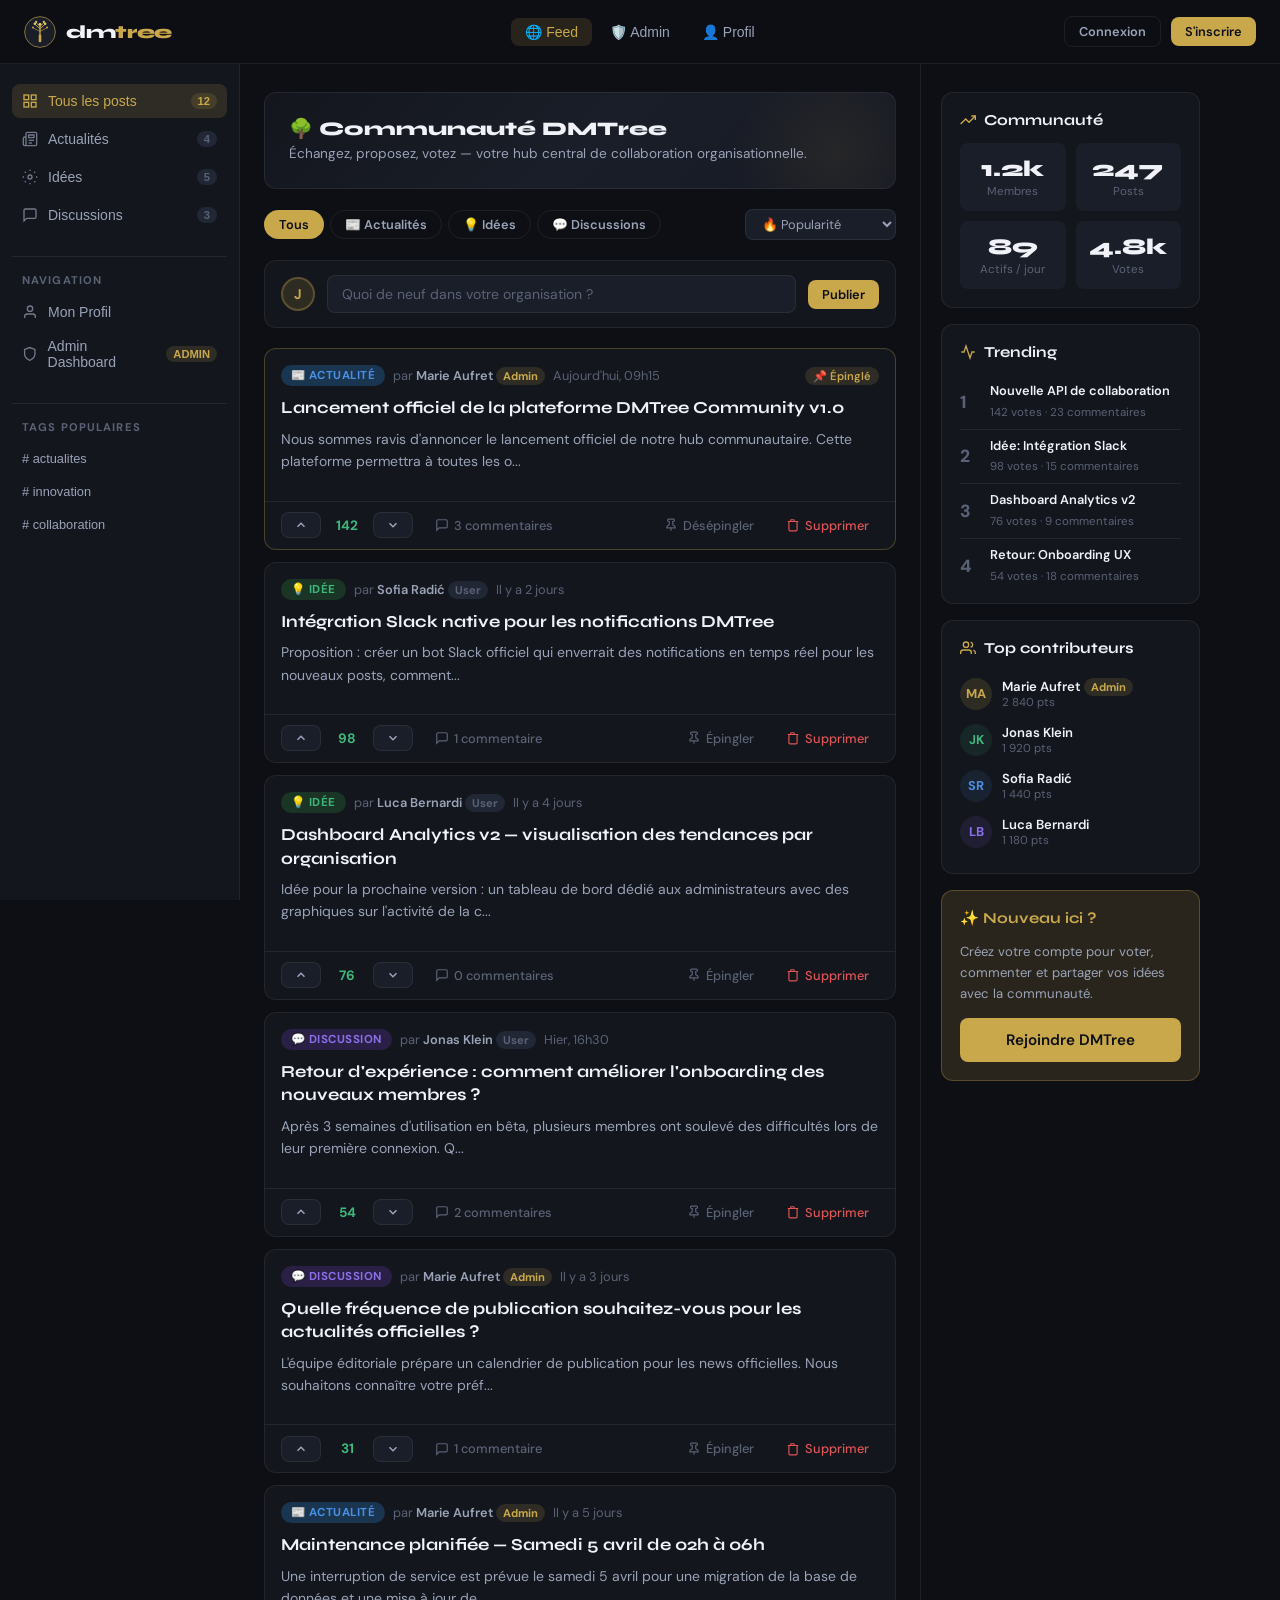
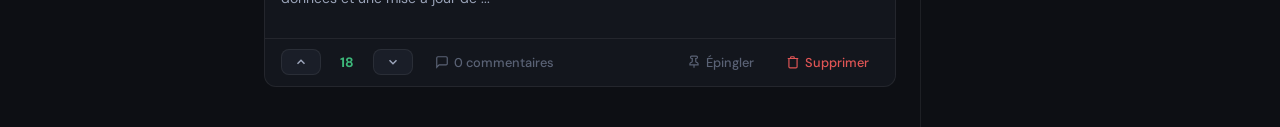
==== dmtree-community.html @ 6db321a2 "project base" ====
<!DOCTYPE html>
<html lang="fr">
<head>
<meta charset="UTF-8"/>
<meta name="viewport" content="width=device-width, initial-scale=1.0"/>
<title>DMTree Community — Hub</title>
<link rel="preconnect" href="https://fonts.googleapis.com"/>
<link href="https://fonts.googleapis.com/css2?family=Syne:wght@400;600;700;800&family=DM+Sans:ital,wght@0,300;0,400;0,500;0,600;1,400&display=swap" rel="stylesheet"/>
<style>
:root {
  --gold: #C9A84C;
  --gold-light: #E8C96A;
  --gold-dim: rgba(201,168,76,0.15);
  --bg: #0D0F14;
  --bg2: #13161D;
  --bg3: #1A1E28;
  --bg4: #222736;
  --border: rgba(255,255,255,0.07);
  --border-gold: rgba(201,168,76,0.3);
  --text: #F0F2F8;
  --text2: #9AA3B8;
  --text3: #5A6275;
  --green: #3DB87A;
  --red: #E05555;
  --blue: #4A90E2;
  --teal: #2BB5A0;
  --orange: #E8874A;
  --purple: #8B6FE8;
  --tag-news: #1A3550;
  --tag-news-c: #4A90E2;
  --tag-idea: #1A3525;
  --tag-idea-c: #3DB87A;
  --tag-disc: #2A1F45;
  --tag-disc-c: #8B6FE8;
  --radius: 12px;
  --radius-sm: 8px;
  --shadow: 0 4px 24px rgba(0,0,0,0.4);
  --shadow-gold: 0 0 24px rgba(201,168,76,0.15);
}

*{margin:0;padding:0;box-sizing:border-box;}
body{font-family:'DM Sans',sans-serif;background:var(--bg);color:var(--text);min-height:100vh;overflow-x:hidden;}
::selection{background:var(--gold-dim);color:var(--gold-light);}

/* ─── SCROLLBAR ─── */
::-webkit-scrollbar{width:6px;}
::-webkit-scrollbar-track{background:var(--bg);}
::-webkit-scrollbar-thumb{background:var(--bg4);border-radius:3px;}

/* ─── NAVBAR ─── */
.navbar{
  position:fixed;top:0;left:0;right:0;z-index:100;
  height:64px;
  background:rgba(13,15,20,0.85);
  backdrop-filter:blur(20px);
  border-bottom:1px solid var(--border);
  display:flex;align-items:center;
  padding:0 24px;gap:0;
}
.nav-logo{display:flex;align-items:center;gap:10px;text-decoration:none;min-width:200px;}
.nav-logo svg{width:32px;height:32px;}
.nav-logo-text{font-family:'Syne',sans-serif;font-weight:800;font-size:1.15rem;color:var(--text);letter-spacing:-0.02em;}
.nav-logo-text span{color:var(--gold);}
.nav-center{flex:1;display:flex;justify-content:center;gap:4px;}
.nav-link{
  font-size:0.875rem;font-weight:500;color:var(--text2);
  padding:6px 14px;border-radius:var(--radius-sm);
  cursor:pointer;transition:all 0.2s;border:none;background:transparent;
  text-decoration:none;
}
.nav-link:hover{color:var(--text);background:var(--bg3);}
.nav-link.active{color:var(--gold);background:var(--gold-dim);}
.nav-right{min-width:200px;display:flex;justify-content:flex-end;align-items:center;gap:10px;}
.btn{
  padding:8px 18px;border-radius:var(--radius-sm);font-size:0.875rem;font-weight:600;
  cursor:pointer;transition:all 0.2s;border:none;font-family:'DM Sans',sans-serif;
}
.btn-ghost{background:transparent;color:var(--text2);border:1px solid var(--border);}
.btn-ghost:hover{color:var(--text);border-color:var(--text3);}
.btn-gold{background:var(--gold);color:#0D0F14;}
.btn-gold:hover{background:var(--gold-light);transform:translateY(-1px);box-shadow:0 4px 16px rgba(201,168,76,0.3);}
.btn-sm{padding:6px 14px;font-size:0.8rem;}
.avatar{width:34px;height:34px;border-radius:50%;background:var(--gold-dim);border:2px solid var(--border-gold);display:flex;align-items:center;justify-content:center;color:var(--gold);font-weight:700;font-size:0.875rem;cursor:pointer;}

/* ─── LAYOUT ─── */
.layout{display:flex;padding-top:64px;min-height:100vh;}

/* ─── SIDEBAR ─── */
.sidebar{
  width:240px;min-width:240px;
  position:fixed;left:0;top:64px;bottom:0;
  background:var(--bg2);border-right:1px solid var(--border);
  padding:20px 12px;overflow-y:auto;
  display:flex;flex-direction:column;gap:4px;
}
.sidebar-section{margin-top:20px;padding-top:16px;border-top:1px solid var(--border);}
.sidebar-label{font-size:0.7rem;font-weight:700;text-transform:uppercase;letter-spacing:0.1em;color:var(--text3);padding:0 10px;margin-bottom:8px;}
.sidebar-item{
  display:flex;align-items:center;gap:10px;
  padding:9px 10px;border-radius:var(--radius-sm);
  cursor:pointer;transition:all 0.2s;color:var(--text2);font-size:0.875rem;font-weight:500;
  border:none;background:transparent;width:100%;text-align:left;
}
.sidebar-item:hover{background:var(--bg3);color:var(--text);}
.sidebar-item.active{background:var(--gold-dim);color:var(--gold);}
.sidebar-item svg{width:16px;height:16px;opacity:0.7;}
.sidebar-item.active svg{opacity:1;}
.sidebar-badge{margin-left:auto;font-size:0.7rem;background:var(--bg4);color:var(--text3);padding:2px 7px;border-radius:99px;font-weight:600;}
.sidebar-item.active .sidebar-badge{background:var(--gold-dim);color:var(--gold);}

/* ─── MAIN ─── */
.main{margin-left:240px;flex:1;display:flex;gap:0;}
.feed-area{flex:1;max-width:680px;padding:28px 24px;}
.widgets-area{width:300px;min-width:300px;padding:28px 20px;border-left:1px solid var(--border);}

/* ─── FEED HEADER ─── */
.feed-header{display:flex;align-items:center;justify-content:space-between;margin-bottom:20px;}
.feed-title{font-family:'Syne',sans-serif;font-size:1.4rem;font-weight:800;}
.filter-bar{display:flex;gap:6px;align-items:center;margin-bottom:20px;flex-wrap:wrap;}
.filter-chip{
  padding:5px 14px;border-radius:99px;font-size:0.8rem;font-weight:600;
  cursor:pointer;border:1px solid var(--border);background:transparent;color:var(--text2);
  transition:all 0.18s;font-family:'DM Sans',sans-serif;
}
.filter-chip:hover{border-color:var(--text3);color:var(--text);}
.filter-chip.active{background:var(--gold);color:#0D0F14;border-color:transparent;}
.sort-select{margin-left:auto;background:var(--bg3);border:1px solid var(--border);color:var(--text2);padding:5px 12px;border-radius:var(--radius-sm);font-size:0.8rem;cursor:pointer;font-family:'DM Sans',sans-serif;}

/* ─── CREATE POST BAR ─── */
.create-bar{
  background:var(--bg2);border:1px solid var(--border);border-radius:var(--radius);
  padding:14px 16px;display:flex;align-items:center;gap:12px;margin-bottom:20px;
  cursor:pointer;transition:border-color 0.2s;
}
.create-bar:hover{border-color:var(--border-gold);}
.create-input{
  flex:1;background:var(--bg3);border:1px solid var(--border);border-radius:var(--radius-sm);
  padding:9px 14px;color:var(--text3);font-size:0.875rem;cursor:pointer;font-family:'DM Sans',sans-serif;
}

/* ─── POST CARD ─── */
.post-card{
  background:var(--bg2);border:1px solid var(--border);border-radius:var(--radius);
  padding:0;margin-bottom:12px;transition:all 0.2s;overflow:hidden;
  cursor:pointer;
}
.post-card:hover{border-color:rgba(255,255,255,0.14);box-shadow:var(--shadow);}
.post-card.pinned{border-color:var(--border-gold);}
.post-card-body{padding:16px 16px 14px;}
.post-meta{display:flex;align-items:center;gap:8px;margin-bottom:10px;flex-wrap:wrap;}
.tag{padding:3px 10px;border-radius:99px;font-size:0.72rem;font-weight:700;text-transform:uppercase;letter-spacing:0.04em;}
.tag-news{background:var(--tag-news);color:var(--tag-news-c);}
.tag-idea{background:var(--tag-idea);color:var(--tag-idea-c);}
.tag-disc{background:var(--tag-disc);color:var(--tag-disc-c);}
.post-author{font-size:0.8rem;color:var(--text3);}
.post-author strong{color:var(--text2);font-weight:600;}
.post-pinned-badge{
  font-size:0.7rem;color:var(--gold);background:var(--gold-dim);
  padding:2px 8px;border-radius:99px;font-weight:600;margin-left:auto;
}
.post-title{font-family:'Syne',sans-serif;font-size:1.05rem;font-weight:700;line-height:1.4;margin-bottom:8px;}
.post-excerpt{font-size:0.875rem;color:var(--text2);line-height:1.6;margin-bottom:14px;}
.post-footer{display:flex;align-items:center;gap:12px;border-top:1px solid var(--border);padding:10px 16px;}
.vote-btn{
  display:flex;align-items:center;gap:5px;
  background:var(--bg3);border:1px solid var(--border);border-radius:var(--radius-sm);
  padding:5px 12px;cursor:pointer;transition:all 0.2s;font-size:0.8rem;font-weight:600;color:var(--text2);
}
.vote-btn:hover{border-color:var(--text3);}
.vote-btn.up:hover,.vote-btn.up.active{background:rgba(61,184,122,0.1);border-color:var(--green);color:var(--green);}
.vote-btn.down:hover,.vote-btn.down.active{background:rgba(224,85,85,0.1);border-color:var(--red);color:var(--red);}
.score{font-size:0.85rem;font-weight:700;color:var(--text);min-width:28px;text-align:center;}
.score.positive{color:var(--green);}
.score.negative{color:var(--red);}
.post-action{
  display:flex;align-items:center;gap:5px;color:var(--text3);font-size:0.8rem;font-weight:500;
  padding:5px 10px;border-radius:var(--radius-sm);cursor:pointer;transition:background 0.15s;
}
.post-action:hover{background:var(--bg3);color:var(--text2);}
.role-badge{font-size:0.7rem;padding:2px 7px;border-radius:99px;font-weight:700;}
.role-admin{background:rgba(201,168,76,0.15);color:var(--gold);}
.role-user{background:var(--bg4);color:var(--text3);}

/* ─── WIDGETS ─── */
.widget{background:var(--bg2);border:1px solid var(--border);border-radius:var(--radius);padding:18px;margin-bottom:16px;}
.widget-title{font-family:'Syne',sans-serif;font-size:0.95rem;font-weight:700;margin-bottom:14px;display:flex;align-items:center;gap:8px;}
.widget-title svg{width:16px;height:16px;color:var(--gold);}
.trending-item{display:flex;align-items:center;gap:10px;padding:8px 0;border-bottom:1px solid var(--border);cursor:pointer;}
.trending-item:last-child{border-bottom:none;padding-bottom:0;}
.trending-rank{font-size:1.1rem;font-weight:800;color:var(--text3);min-width:20px;}
.trending-info{flex:1;}
.trending-title{font-size:0.8rem;font-weight:600;line-height:1.3;color:var(--text);}
.trending-info small{font-size:0.72rem;color:var(--text3);}
.top-user{display:flex;align-items:center;gap:10px;padding:7px 0;}
.top-user-av{width:32px;height:32px;border-radius:50%;display:flex;align-items:center;justify-content:center;font-weight:700;font-size:0.8rem;flex-shrink:0;}
.top-user-info{flex:1;}
.top-user-name{font-size:0.82rem;font-weight:600;}
.top-user-pts{font-size:0.72rem;color:var(--text3);}
.stats-grid{display:grid;grid-template-columns:1fr 1fr;gap:10px;}
.stat-box{background:var(--bg3);border-radius:var(--radius-sm);padding:12px;text-align:center;}
.stat-num{font-family:'Syne',sans-serif;font-size:1.4rem;font-weight:800;color:var(--text);}
.stat-label{font-size:0.72rem;color:var(--text3);margin-top:2px;}

/* ─── MODAL ─── */
.modal-overlay{
  position:fixed;inset:0;z-index:200;
  background:rgba(5,7,12,0.85);backdrop-filter:blur(8px);
  display:flex;align-items:center;justify-content:center;
  opacity:0;pointer-events:none;transition:opacity 0.25s;
}
.modal-overlay.open{opacity:1;pointer-events:all;}
.modal{
  background:var(--bg2);border:1px solid var(--border);border-radius:16px;
  width:100%;max-width:440px;padding:32px;position:relative;
  transform:translateY(20px);transition:transform 0.25s;
  box-shadow:0 24px 80px rgba(0,0,0,0.6);
}
.modal-overlay.open .modal{transform:translateY(0);}
.modal-title{font-family:'Syne',sans-serif;font-size:1.5rem;font-weight:800;margin-bottom:6px;}
.modal-sub{color:var(--text2);font-size:0.875rem;margin-bottom:24px;}
.modal-close{position:absolute;top:20px;right:20px;background:var(--bg3);border:1px solid var(--border);color:var(--text2);width:30px;height:30px;border-radius:50%;cursor:pointer;display:flex;align-items:center;justify-content:center;font-size:1rem;}
.form-group{margin-bottom:16px;}
.form-label{font-size:0.8rem;font-weight:600;color:var(--text2);margin-bottom:6px;display:block;}
.form-input{
  width:100%;background:var(--bg3);border:1px solid var(--border);border-radius:var(--radius-sm);
  padding:10px 14px;color:var(--text);font-size:0.875rem;font-family:'DM Sans',sans-serif;
  transition:border-color 0.2s;outline:none;
}
.form-input:focus{border-color:var(--gold);}
.form-input::placeholder{color:var(--text3);}
textarea.form-input{resize:vertical;min-height:100px;}
.form-divider{text-align:center;color:var(--text3);font-size:0.8rem;margin:16px 0;position:relative;}
.form-divider::before,.form-divider::after{content:'';position:absolute;top:50%;width:40%;height:1px;background:var(--border);}
.form-divider::before{left:0;}
.form-divider::after{right:0;}
.form-footer{text-align:center;font-size:0.82rem;color:var(--text3);margin-top:16px;}
.form-footer a{color:var(--gold);cursor:pointer;text-decoration:none;font-weight:600;}
.tag-selector{display:flex;gap:8px;margin-top:6px;}
.tag-opt{
  flex:1;padding:8px;border-radius:var(--radius-sm);border:1px solid var(--border);
  cursor:pointer;font-size:0.78rem;font-weight:700;text-align:center;background:transparent;
  transition:all 0.2s;font-family:'DM Sans',sans-serif;color:var(--text3);
}
.tag-opt.sel-news{border-color:var(--tag-news-c);color:var(--tag-news-c);background:var(--tag-news);}
.tag-opt.sel-idea{border-color:var(--tag-idea-c);color:var(--tag-idea-c);background:var(--tag-idea);}
.tag-opt.sel-disc{border-color:var(--tag-disc-c);color:var(--tag-disc-c);background:var(--tag-disc);}
.btn-full{width:100%;padding:12px;font-size:0.95rem;}

/* ─── POST DETAIL PANEL ─── */
.detail-panel{
  position:fixed;right:0;top:64px;bottom:0;width:560px;
  background:var(--bg2);border-left:1px solid var(--border);
  overflow-y:auto;z-index:90;
  transform:translateX(100%);transition:transform 0.3s cubic-bezier(0.4,0,0.2,1);
}
.detail-panel.open{transform:translateX(0);}
.detail-header{
  position:sticky;top:0;background:var(--bg2);border-bottom:1px solid var(--border);
  padding:16px 20px;display:flex;align-items:center;gap:12px;z-index:1;
}
.detail-back{
  background:var(--bg3);border:1px solid var(--border);color:var(--text2);
  width:34px;height:34px;border-radius:var(--radius-sm);cursor:pointer;
  display:flex;align-items:center;justify-content:center;font-size:1rem;
}
.detail-content{padding:24px 24px 100px;}
.detail-title{font-family:'Syne',sans-serif;font-size:1.3rem;font-weight:800;line-height:1.4;margin:12px 0;}
.detail-body{font-size:0.9rem;line-height:1.8;color:var(--text2);margin-bottom:24px;}
.comments-section{border-top:1px solid var(--border);padding-top:20px;}
.comments-title{font-family:'Syne',sans-serif;font-size:1rem;font-weight:700;margin-bottom:16px;}
.comment{padding:14px 0;border-bottom:1px solid var(--border);}
.comment:last-child{border-bottom:none;}
.comment-meta{display:flex;align-items:center;gap:8px;margin-bottom:6px;}
.comment-av{width:28px;height:28px;border-radius:50%;display:flex;align-items:center;justify-content:center;font-weight:700;font-size:0.75rem;flex-shrink:0;}
.comment-author{font-size:0.82rem;font-weight:600;}
.comment-date{font-size:0.75rem;color:var(--text3);margin-left:auto;}
.comment-body{font-size:0.875rem;color:var(--text2);line-height:1.6;padding-left:36px;}
.comment-actions{padding-left:36px;margin-top:6px;display:flex;gap:8px;}
.comment-action{font-size:0.75rem;color:var(--text3);cursor:pointer;padding:2px 6px;border-radius:4px;transition:background 0.15s;}
.comment-action:hover{background:var(--bg3);color:var(--text2);}
.comment-form{background:var(--bg3);border:1px solid var(--border);border-radius:var(--radius);padding:14px;margin-top:16px;}
.comment-form-title{font-size:0.82rem;font-weight:600;color:var(--text2);margin-bottom:10px;}
.delete-btn{color:var(--red) !important;}

/* ─── TOAST ─── */
.toast{
  position:fixed;bottom:24px;left:50%;transform:translateX(-50%) translateY(20px);
  background:var(--bg3);border:1px solid var(--border);border-radius:var(--radius-sm);
  padding:12px 20px;font-size:0.875rem;color:var(--text);
  box-shadow:var(--shadow);opacity:0;transition:all 0.3s;pointer-events:none;z-index:300;
  display:flex;align-items:center;gap:10px;white-space:nowrap;
}
.toast.show{opacity:1;transform:translateX(-50%) translateY(0);}
.toast.success .toast-dot{background:var(--green);}
.toast.error .toast-dot{background:var(--red);}
.toast-dot{width:8px;height:8px;border-radius:50%;background:var(--gold);}

/* ─── HEADER BANNER ─── */
.hero-banner{
  background:linear-gradient(135deg,#13161D 0%,#1A1E28 50%,#171A24 100%);
  border:1px solid var(--border);border-radius:var(--radius);
  padding:24px 24px;margin-bottom:20px;position:relative;overflow:hidden;
}
.hero-banner::before{
  content:'';position:absolute;top:-40px;right:-40px;width:200px;height:200px;
  background:radial-gradient(circle,rgba(201,168,76,0.08) 0%,transparent 70%);
  border-radius:50%;
}
.hero-title{font-family:'Syne',sans-serif;font-size:1.2rem;font-weight:800;margin-bottom:4px;}
.hero-sub{font-size:0.85rem;color:var(--text2);line-height:1.5;}

/* ─── EMPTY STATE ─── */
.empty-state{text-align:center;padding:60px 20px;color:var(--text3);}
.empty-state svg{width:48px;height:48px;margin-bottom:16px;opacity:0.3;}
.empty-state h3{font-family:'Syne',sans-serif;font-size:1.1rem;color:var(--text2);margin-bottom:8px;}

/* ─── PROFILE SECTION ─── */
.profile-header{
  background:var(--bg2);border:1px solid var(--border);border-radius:var(--radius);
  padding:24px;margin-bottom:16px;display:flex;align-items:flex-start;gap:20px;
}
.profile-av-lg{width:64px;height:64px;border-radius:50%;background:var(--gold-dim);border:2px solid var(--border-gold);display:flex;align-items:center;justify-content:center;font-weight:800;font-size:1.4rem;color:var(--gold);}
.profile-info{flex:1;}
.profile-name{font-family:'Syne',sans-serif;font-size:1.3rem;font-weight:800;margin-bottom:4px;}
.profile-email{font-size:0.875rem;color:var(--text3);margin-bottom:10px;}
.profile-stats{display:flex;gap:20px;}
.profile-stat{text-align:center;}
.profile-stat strong{font-family:'Syne',sans-serif;font-size:1.1rem;font-weight:800;display:block;}
.profile-stat span{font-size:0.75rem;color:var(--text3);}

/* ─── ADMIN PANEL ─── */
.admin-table{width:100%;border-collapse:collapse;}
.admin-table th{font-size:0.75rem;font-weight:700;color:var(--text3);text-transform:uppercase;letter-spacing:0.08em;padding:10px 12px;border-bottom:1px solid var(--border);text-align:left;}
.admin-table td{padding:12px;border-bottom:1px solid var(--border);font-size:0.875rem;vertical-align:middle;}
.admin-table tr:hover td{background:var(--bg3);}
.status-dot{width:8px;height:8px;border-radius:50%;display:inline-block;margin-right:6px;}
.status-active{background:var(--green);}
.status-pinned{background:var(--gold);}

/* ─── PAGES ─── */
.page{display:none;}
.page.active{display:flex;gap:0;}
.page-full{display:none;flex-direction:column;}
.page-full.active{display:flex;}

/* ─── ANIMATIONS ─── */
@keyframes fadeUp{from{opacity:0;transform:translateY(12px);}to{opacity:1;transform:translateY(0);}}
.post-card{animation:fadeUp 0.3s ease both;}
.post-card:nth-child(1){animation-delay:0.05s;}
.post-card:nth-child(2){animation-delay:0.1s;}
.post-card:nth-child(3){animation-delay:0.15s;}
.post-card:nth-child(4){animation-delay:0.2s;}
.post-card:nth-child(5){animation-delay:0.25s;}

/* ─── RESPONSIVE ─── */
@media(max-width:1100px){.widgets-area{display:none;}}
@media(max-width:768px){
  .sidebar{transform:translateX(-100%);}
  .main{margin-left:0;}
  .detail-panel{width:100%;}
  .feed-area{padding:16px;}
}
</style>
</head>
<body>

<!-- ─── NAVBAR ─── -->
<nav class="navbar">
  <a class="nav-logo" onclick="navigate('feed')">
    <svg viewBox="0 0 100 100" fill="none" xmlns="http://www.w3.org/2000/svg">
      <circle cx="50" cy="50" r="48" fill="#1A1E28" stroke="#C9A84C" stroke-width="2"/>
      <!-- Tree trunk -->
      <rect x="46" y="58" width="8" height="24" rx="3" fill="#C9A84C"/>
      <!-- Main branches -->
      <path d="M50 58 L50 28" stroke="#C9A84C" stroke-width="4" stroke-linecap="round"/>
      <!-- Left branches -->
      <path d="M50 40 L34 26" stroke="#C9A84C" stroke-width="3" stroke-linecap="round"/>
      <path d="M50 34 L38 20" stroke="#C9A84C" stroke-width="2.5" stroke-linecap="round"/>
      <path d="M50 48 L30 38" stroke="#C9A84C" stroke-width="2" stroke-linecap="round"/>
      <!-- Right branches -->
      <path d="M50 40 L66 26" stroke="#C9A84C" stroke-width="3" stroke-linecap="round"/>
      <path d="M50 34 L62 20" stroke="#C9A84C" stroke-width="2.5" stroke-linecap="round"/>
      <path d="M50 48 L70 38" stroke="#C9A84C" stroke-width="2" stroke-linecap="round"/>
      <!-- Leaves dots -->
      <circle cx="34" cy="24" r="4" fill="#E8C96A"/>
      <circle cx="38" cy="18" r="3.5" fill="#E8C96A"/>
      <circle cx="66" cy="24" r="4" fill="#E8C96A"/>
      <circle cx="62" cy="18" r="3.5" fill="#E8C96A"/>
      <circle cx="50" cy="26" r="4.5" fill="#E8C96A"/>
      <circle cx="28" cy="36" r="3" fill="#C9A84C"/>
      <circle cx="72" cy="36" r="3" fill="#C9A84C"/>
    </svg>
    <span class="nav-logo-text">dm<span>tree</span></span>
  </a>

  <div class="nav-center">
    <button class="nav-link active" id="nav-feed" onclick="navigate('feed')">🌐 Feed</button>
    <button class="nav-link" id="nav-admin" onclick="navigate('admin')">🛡️ Admin</button>
    <button class="nav-link" id="nav-profile" onclick="navigate('profile')">👤 Profil</button>
  </div>

  <div class="nav-right" id="nav-right">
    <button class="btn btn-ghost btn-sm" onclick="openModal('login')">Connexion</button>
    <button class="btn btn-gold btn-sm" onclick="openModal('register')">S'inscrire</button>
  </div>
</nav>

<!-- ─── SIDEBAR ─── -->
<div class="sidebar">
  <button class="sidebar-item active" onclick="setFilter('all');setSidebarActive(this)">
    <svg viewBox="0 0 24 24" fill="none" stroke="currentColor" stroke-width="2"><rect x="3" y="3" width="7" height="7"/><rect x="14" y="3" width="7" height="7"/><rect x="14" y="14" width="7" height="7"/><rect x="3" y="14" width="7" height="7"/></svg>
    Tous les posts
    <span class="sidebar-badge" id="badge-all">12</span>
  </button>
  <button class="sidebar-item" onclick="setFilter('news');setSidebarActive(this)">
    <svg viewBox="0 0 24 24" fill="none" stroke="currentColor" stroke-width="2"><path d="M4 22h16a2 2 0 0 0 2-2V4a2 2 0 0 0-2-2H8a2 2 0 0 0-2 2v16a2 2 0 0 1-2 2Zm0 0a2 2 0 0 1-2-2v-9c0-1.1.9-2 2-2h2"/><path d="M18 14h-8"/><path d="M15 18h-5"/><path d="M10 6h8v4h-8V6Z"/></svg>
    Actualités
    <span class="sidebar-badge">4</span>
  </button>
  <button class="sidebar-item" onclick="setFilter('idea');setSidebarActive(this)">
    <svg viewBox="0 0 24 24" fill="none" stroke="currentColor" stroke-width="2"><circle cx="12" cy="12" r="3"/><path d="M12 1v2M12 21v2M4.22 4.22l1.42 1.42M18.36 18.36l1.42 1.42M1 12h2M21 12h2M4.22 19.78l1.42-1.42M18.36 5.64l1.42-1.42"/></svg>
    Idées
    <span class="sidebar-badge">5</span>
  </button>
  <button class="sidebar-item" onclick="setFilter('discussion');setSidebarActive(this)">
    <svg viewBox="0 0 24 24" fill="none" stroke="currentColor" stroke-width="2"><path d="M21 15a2 2 0 0 1-2 2H7l-4 4V5a2 2 0 0 1 2-2h14a2 2 0 0 1 2 2z"/></svg>
    Discussions
    <span class="sidebar-badge">3</span>
  </button>

  <div class="sidebar-section">
    <div class="sidebar-label">Navigation</div>
    <button class="sidebar-item" onclick="navigate('profile');setSidebarActive(this)">
      <svg viewBox="0 0 24 24" fill="none" stroke="currentColor" stroke-width="2"><path d="M20 21v-2a4 4 0 0 0-4-4H8a4 4 0 0 0-4 4v2"/><circle cx="12" cy="7" r="4"/></svg>
      Mon Profil
    </button>
    <button class="sidebar-item" onclick="navigate('admin');setSidebarActive(this)">
      <svg viewBox="0 0 24 24" fill="none" stroke="currentColor" stroke-width="2"><path d="M12 22s8-4 8-10V5l-8-3-8 3v7c0 6 8 10 8 10z"/></svg>
      Admin Dashboard
      <span class="sidebar-badge" style="background:rgba(201,168,76,0.15);color:var(--gold);">ADMIN</span>
    </button>
  </div>

  <div class="sidebar-section">
    <div class="sidebar-label">Tags populaires</div>
    <button class="sidebar-item" style="font-size:0.8rem;" onclick="setFilter('news');setSidebarActive(this)"># actualites</button>
    <button class="sidebar-item" style="font-size:0.8rem;" onclick="setFilter('idea');setSidebarActive(this)"># innovation</button>
    <button class="sidebar-item" style="font-size:0.8rem;" onclick="setFilter('discussion');setSidebarActive(this)"># collaboration</button>
  </div>
</div>

<!-- ─── LAYOUT ─── -->
<div class="layout">
  <div class="main">

    <!-- ════════════════ PAGE: FEED ════════════════ -->
    <div class="page active" id="page-feed">
      <div class="feed-area">
        <div class="hero-banner">
          <div class="feed-title hero-title">🌳 Communauté DMTree</div>
          <p class="hero-sub">Échangez, proposez, votez — votre hub central de collaboration organisationnelle.</p>
        </div>

        <div class="filter-bar">
          <button class="filter-chip active" onclick="setFilterChip(this,'all')">Tous</button>
          <button class="filter-chip" onclick="setFilterChip(this,'news')">📰 Actualités</button>
          <button class="filter-chip" onclick="setFilterChip(this,'idea')">💡 Idées</button>
          <button class="filter-chip" onclick="setFilterChip(this,'discussion')">💬 Discussions</button>
          <select class="sort-select" onchange="sortPosts(this.value)">
            <option value="popular">🔥 Popularité</option>
            <option value="recent">🕒 Récents</option>
            <option value="comments">💬 Commentaires</option>
          </select>
        </div>

        <div class="create-bar" onclick="openModal('create')">
          <div class="avatar" style="background:var(--gold-dim);color:var(--gold);">J</div>
          <div class="create-input">Quoi de neuf dans votre organisation ?</div>
          <button class="btn btn-gold btn-sm" onclick="event.stopPropagation();openModal('create')">Publier</button>
        </div>

        <div id="posts-container"></div>
      </div>

      <!-- ─── WIDGETS ─── -->
      <div class="widgets-area">
        <div class="widget">
          <div class="widget-title">
            <svg viewBox="0 0 24 24" fill="none" stroke="currentColor" stroke-width="2"><polyline points="23 6 13.5 15.5 8.5 10.5 1 18"/><polyline points="17 6 23 6 23 12"/></svg>
            Communauté
          </div>
          <div class="stats-grid">
            <div class="stat-box"><div class="stat-num">1.2k</div><div class="stat-label">Membres</div></div>
            <div class="stat-box"><div class="stat-num">247</div><div class="stat-label">Posts</div></div>
            <div class="stat-box"><div class="stat-num">89</div><div class="stat-label">Actifs / jour</div></div>
            <div class="stat-box"><div class="stat-num">4.8k</div><div class="stat-label">Votes</div></div>
          </div>
        </div>

        <div class="widget">
          <div class="widget-title">
            <svg viewBox="0 0 24 24" fill="none" stroke="currentColor" stroke-width="2"><polyline points="22 12 18 12 15 21 9 3 6 12 2 12"/></svg>
            Trending
          </div>
          <div class="trending-item" onclick="openPost(0)">
            <div class="trending-rank">1</div>
            <div class="trending-info"><div class="trending-title">Nouvelle API de collaboration</div><small>142 votes · 23 commentaires</small></div>
          </div>
          <div class="trending-item" onclick="openPost(2)">
            <div class="trending-rank">2</div>
            <div class="trending-info"><div class="trending-title">Idée: Intégration Slack</div><small>98 votes · 15 commentaires</small></div>
          </div>
          <div class="trending-item" onclick="openPost(4)">
            <div class="trending-rank">3</div>
            <div class="trending-info"><div class="trending-title">Dashboard Analytics v2</div><small>76 votes · 9 commentaires</small></div>
          </div>
          <div class="trending-item" onclick="openPost(1)">
            <div class="trending-rank">4</div>
            <div class="trending-info"><div class="trending-title">Retour: Onboarding UX</div><small>54 votes · 18 commentaires</small></div>
          </div>
        </div>

        <div class="widget">
          <div class="widget-title">
            <svg viewBox="0 0 24 24" fill="none" stroke="currentColor" stroke-width="2"><path d="M17 21v-2a4 4 0 0 0-4-4H5a4 4 0 0 0-4 4v2"/><circle cx="9" cy="7" r="4"/><path d="M23 21v-2a4 4 0 0 0-3-3.87"/><path d="M16 3.13a4 4 0 0 1 0 7.75"/></svg>
            Top contributeurs
          </div>
          <div class="top-user">
            <div class="top-user-av" style="background:rgba(201,168,76,0.15);color:var(--gold);">MA</div>
            <div class="top-user-info"><div class="top-user-name">Marie Aufret <span class="role-badge role-admin">Admin</span></div><div class="top-user-pts">2 840 pts</div></div>
          </div>
          <div class="top-user">
            <div class="top-user-av" style="background:rgba(61,184,122,0.1);color:var(--green);">JK</div>
            <div class="top-user-info"><div class="top-user-name">Jonas Klein</div><div class="top-user-pts">1 920 pts</div></div>
          </div>
          <div class="top-user">
            <div class="top-user-av" style="background:rgba(74,144,226,0.1);color:var(--blue);">SR</div>
            <div class="top-user-info"><div class="top-user-name">Sofia Radić</div><div class="top-user-pts">1 440 pts</div></div>
          </div>
          <div class="top-user">
            <div class="top-user-av" style="background:rgba(139,111,232,0.1);color:var(--purple);">LB</div>
            <div class="top-user-info"><div class="top-user-name">Luca Bernardi</div><div class="top-user-pts">1 180 pts</div></div>
          </div>
        </div>

        <div class="widget" style="background:var(--gold-dim);border-color:var(--border-gold);">
          <div class="widget-title" style="color:var(--gold);">✨ Nouveau ici ?</div>
          <p style="font-size:0.82rem;color:var(--text2);line-height:1.6;margin-bottom:14px;">Créez votre compte pour voter, commenter et partager vos idées avec la communauté.</p>
          <button class="btn btn-gold btn-full" onclick="openModal('register')">Rejoindre DMTree</button>
        </div>
      </div>
    </div>

    <!-- ════════════════ PAGE: ADMIN ════════════════ -->
    <div class="page" id="page-admin" style="flex-direction:column;padding:28px 32px;flex:1;">
      <div style="display:flex;align-items:center;justify-content:space-between;margin-bottom:24px;">
        <div>
          <h1 style="font-family:'Syne',sans-serif;font-size:1.6rem;font-weight:800;">🛡️ Admin Dashboard</h1>
          <p style="color:var(--text2);font-size:0.875rem;margin-top:4px;">Gestion des posts et des utilisateurs</p>
        </div>
        <span class="role-badge role-admin" style="font-size:0.8rem;padding:6px 14px;">Connecté en tant qu'Admin</span>
      </div>

      <div class="stats-grid" style="margin-bottom:24px;max-width:600px;">
        <div class="stat-box"><div class="stat-num">12</div><div class="stat-label">Posts actifs</div></div>
        <div class="stat-box"><div class="stat-num">3</div><div class="stat-label">Épinglés</div></div>
        <div class="stat-box"><div class="stat-num">1.2k</div><div class="stat-label">Utilisateurs</div></div>
        <div class="stat-box" style="border:1px solid var(--border-gold);"><div class="stat-num" style="color:var(--gold);">5</div><div class="stat-label">À modérer</div></div>
      </div>

      <div class="widget" style="max-width:900px;">
        <div class="widget-title">📋 Gestion des posts</div>
        <table class="admin-table">
          <thead>
            <tr>
              <th>Titre</th><th>Auteur</th><th>Type</th><th>Votes</th><th>Statut</th><th>Actions</th>
            </tr>
          </thead>
          <tbody id="admin-table-body"></tbody>
        </table>
      </div>

      <div class="widget" style="max-width:900px;">
        <div class="widget-title">👥 Gestion des utilisateurs</div>
        <table class="admin-table">
          <thead><tr><th>Utilisateur</th><th>Email</th><th>Rôle</th><th>Posts</th><th>Actions</th></tr></thead>
          <tbody>
            <tr>
              <td><div style="display:flex;align-items:center;gap:8px;"><div class="top-user-av comment-av" style="background:rgba(201,168,76,0.15);color:var(--gold);">MA</div>Marie Aufret</div></td>
              <td style="color:var(--text2);">m.aufret@dmtree.io</td>
              <td><span class="role-badge role-admin">Admin</span></td>
              <td>34</td>
              <td><button class="btn btn-ghost btn-sm" style="font-size:0.75rem;">Modifier rôle</button></td>
            </tr>
            <tr>
              <td><div style="display:flex;align-items:center;gap:8px;"><div class="top-user-av comment-av" style="background:rgba(61,184,122,0.1);color:var(--green);">JK</div>Jonas Klein</div></td>
              <td style="color:var(--text2);">j.klein@org.eu</td>
              <td><span class="role-badge role-user">User</span></td>
              <td>18</td>
              <td><button class="btn btn-ghost btn-sm" style="font-size:0.75rem;">Modifier rôle</button></td>
            </tr>
            <tr>
              <td><div style="display:flex;align-items:center;gap:8px;"><div class="top-user-av comment-av" style="background:rgba(74,144,226,0.1);color:var(--blue);">SR</div>Sofia Radić</div></td>
              <td style="color:var(--text2);">s.radic@collab.net</td>
              <td><span class="role-badge role-user">User</span></td>
              <td>12</td>
              <td><button class="btn btn-ghost btn-sm" style="font-size:0.75rem;">Modifier rôle</button></td>
            </tr>
          </tbody>
        </table>
      </div>
    </div>

    <!-- ════════════════ PAGE: PROFILE ════════════════ -->
    <div class="page" id="page-profile" style="flex-direction:column;padding:28px 32px;flex:1;max-width:800px;">
      <h1 style="font-family:'Syne',sans-serif;font-size:1.6rem;font-weight:800;margin-bottom:20px;">👤 Mon Profil</h1>
      <div class="profile-header">
        <div class="profile-av-lg">J</div>
        <div class="profile-info">
          <div class="profile-name">Jonas Klein <span class="role-badge role-user">User</span></div>
          <div class="profile-email">j.klein@org.eu · Membre depuis mars 2025</div>
          <div class="profile-stats">
            <div class="profile-stat"><strong>18</strong><span>Posts</span></div>
            <div class="profile-stat"><strong>342</strong><span>Votes reçus</span></div>
            <div class="profile-stat"><strong>67</strong><span>Commentaires</span></div>
            <div class="profile-stat"><strong>1 920</strong><span>Points</span></div>
          </div>
        </div>
        <button class="btn btn-ghost btn-sm">Modifier</button>
      </div>

      <div class="widget">
        <div class="widget-title">Mes publications récentes</div>
        <div id="profile-posts"></div>
      </div>

      <div class="widget" style="border-color:var(--red);background:rgba(224,85,85,0.03);">
        <div class="widget-title" style="color:var(--red);">⚠️ Zone dangereuse</div>
        <p style="font-size:0.85rem;color:var(--text2);margin-bottom:14px;">Déconnexion ou suppression du compte.</p>
        <div style="display:flex;gap:10px;">
          <button class="btn btn-ghost btn-sm" onclick="logout()">Se déconnecter</button>
          <button class="btn btn-sm" style="background:rgba(224,85,85,0.1);color:var(--red);border:1px solid var(--red);">Supprimer le compte</button>
        </div>
      </div>
    </div>

  </div><!-- /main -->
</div><!-- /layout -->

<!-- ─── DETAIL PANEL ─── -->
<div class="detail-panel" id="detail-panel">
  <div class="detail-header">
    <button class="detail-back" onclick="closeDetail()">←</button>
    <span style="font-size:0.875rem;color:var(--text2);">Détail du post</span>
    <div style="margin-left:auto;display:flex;gap:8px;" id="detail-admin-btns"></div>
  </div>
  <div class="detail-content" id="detail-content"></div>
</div>

<!-- ─── MODALS ─── -->

<!-- LOGIN -->
<div class="modal-overlay" id="modal-login" onclick="closeModalOutside(event,'login')">
  <div class="modal">
    <button class="modal-close" onclick="closeModal('login')">×</button>
    <div style="text-align:center;margin-bottom:20px;">
      <svg width="40" height="40" viewBox="0 0 100 100"><circle cx="50" cy="50" r="48" fill="#1A1E28" stroke="#C9A84C" stroke-width="2"/><rect x="46" y="58" width="8" height="24" rx="3" fill="#C9A84C"/><path d="M50 58 L50 28" stroke="#C9A84C" stroke-width="4" stroke-linecap="round"/><path d="M50 40 L34 26" stroke="#C9A84C" stroke-width="3" stroke-linecap="round"/><path d="M50 34 L38 20" stroke="#C9A84C" stroke-width="2.5" stroke-linecap="round"/><path d="M50 48 L30 38" stroke="#C9A84C" stroke-width="2" stroke-linecap="round"/><path d="M50 40 L66 26" stroke="#C9A84C" stroke-width="3" stroke-linecap="round"/><path d="M50 34 L62 20" stroke="#C9A84C" stroke-width="2.5" stroke-linecap="round"/><path d="M50 48 L70 38" stroke="#C9A84C" stroke-width="2" stroke-linecap="round"/><circle cx="34" cy="24" r="4" fill="#E8C96A"/><circle cx="38" cy="18" r="3.5" fill="#E8C96A"/><circle cx="66" cy="24" r="4" fill="#E8C96A"/><circle cx="62" cy="18" r="3.5" fill="#E8C96A"/><circle cx="50" cy="26" r="4.5" fill="#E8C96A"/></svg>
    </div>
    <div class="modal-title">Connexion</div>
    <div class="modal-sub">Accédez à votre espace DMTree Community.</div>
    <div class="form-group">
      <label class="form-label">Adresse e-mail</label>
      <input class="form-input" type="email" placeholder="vous@organisation.com" id="login-email"/>
    </div>
    <div class="form-group">
      <label class="form-label">Mot de passe</label>
      <input class="form-input" type="password" placeholder="••••••••" id="login-pass"/>
    </div>
    <button class="btn btn-gold btn-full" onclick="doLogin()">Se connecter</button>
    <div class="form-footer">Pas encore de compte ? <a onclick="switchModal('login','register')">S'inscrire</a></div>
  </div>
</div>

<!-- REGISTER -->
<div class="modal-overlay" id="modal-register" onclick="closeModalOutside(event,'register')">
  <div class="modal">
    <button class="modal-close" onclick="closeModal('register')">×</button>
    <div class="modal-title">Créer un compte</div>
    <div class="modal-sub">Rejoignez la communauté DMTree.</div>
    <div class="form-group">
      <label class="form-label">Nom complet</label>
      <input class="form-input" type="text" placeholder="Prénom Nom" id="reg-name"/>
    </div>
    <div class="form-group">
      <label class="form-label">Adresse e-mail</label>
      <input class="form-input" type="email" placeholder="vous@organisation.com" id="reg-email"/>
    </div>
    <div class="form-group">
      <label class="form-label">Mot de passe</label>
      <input class="form-input" type="password" placeholder="Minimum 8 caractères" id="reg-pass"/>
    </div>
    <button class="btn btn-gold btn-full" onclick="doRegister()">Créer mon compte</button>
    <div class="form-footer">Déjà inscrit ? <a onclick="switchModal('register','login')">Se connecter</a></div>
  </div>
</div>

<!-- CREATE POST -->
<div class="modal-overlay" id="modal-create" onclick="closeModalOutside(event,'create')">
  <div class="modal" style="max-width:520px;">
    <button class="modal-close" onclick="closeModal('create')">×</button>
    <div class="modal-title">Nouveau post</div>
    <div class="modal-sub">Partagez une actualité, une idée ou lancez une discussion.</div>
    <div class="form-group">
      <label class="form-label">Catégorie</label>
      <div class="tag-selector">
        <button class="tag-opt sel-news" id="tag-news" onclick="selectTag('news')">📰 Actualité</button>
        <button class="tag-opt" id="tag-idea" onclick="selectTag('idea')">💡 Idée</button>
        <button class="tag-opt" id="tag-disc" onclick="selectTag('discussion')">💬 Discussion</button>
      </div>
    </div>
    <div class="form-group">
      <label class="form-label">Titre</label>
      <input class="form-input" type="text" placeholder="Titre accrocheur et clair..." id="post-title"/>
    </div>
    <div class="form-group">
      <label class="form-label">Contenu</label>
      <textarea class="form-input" placeholder="Développez votre idée ou actualité..." id="post-body"></textarea>
    </div>
    <button class="btn btn-gold btn-full" onclick="submitPost()">Publier le post</button>
  </div>
</div>

<!-- TOAST -->
<div class="toast" id="toast">
  <div class="toast-dot"></div>
  <span id="toast-msg">Message</span>
</div>

<script>
// ─── DATA ───
let selectedTag = 'news';
let currentFilter = 'all';
let currentSort = 'popular';
let isLoggedIn = false;
let currentUser = {name:'Jonas Klein',initials:'JK',role:'admin'};
let openPostId = null;

const posts = [
  {
    id:0, type:'news', pinned:true,
    title:'Lancement officiel de la plateforme DMTree Community v1.0',
    excerpt:'Nous sommes ravis d\'annoncer le lancement officiel de notre hub communautaire. Cette plateforme permettra à toutes les organisations partenaires de collaborer, partager des idées et s\'informer en temps réel.',
    author:'Marie Aufret', role:'admin', initials:'MA', avColor:'rgba(201,168,76,0.15)', avTextColor:'var(--gold)',
    date:'Aujourd\'hui, 09h15', score:142, userVote:0, comments:[
      {id:0,author:'Jonas Klein',initials:'JK',avColor:'rgba(61,184,122,0.1)',avTextColor:'var(--green)',date:'Il y a 2h',body:'Félicitations à toute l\'équipe ! C\'est un grand pas pour nos organisations.'},
      {id:1,author:'Sofia Radić',initials:'SR',avColor:'rgba(74,144,226,0.1)',avTextColor:'var(--blue)',date:'Il y a 1h',body:'Très hâte de tester toutes les fonctionnalités. La partie "Idées" m\'intéresse particulièrement.'},
      {id:2,author:'Luca Bernardi',initials:'LB',avColor:'rgba(139,111,232,0.1)',avTextColor:'var(--purple)',date:'Il y a 45min',body:'Est-ce que la version mobile sera disponible prochainement ?'}
    ]
  },
  {
    id:1, type:'discussion', pinned:false,
    title:'Retour d\'expérience : comment améliorer l\'onboarding des nouveaux membres ?',
    excerpt:'Après 3 semaines d\'utilisation en bêta, plusieurs membres ont soulevé des difficultés lors de leur première connexion. Quelles sont vos suggestions pour rendre le processus plus fluide ?',
    author:'Jonas Klein', role:'user', initials:'JK', avColor:'rgba(61,184,122,0.1)', avTextColor:'var(--green)',
    date:'Hier, 16h30', score:54, userVote:0, comments:[
      {id:0,author:'Marie Aufret',initials:'MA',avColor:'rgba(201,168,76,0.15)',avTextColor:'var(--gold)',date:'Il y a 18h',body:'Super retour Jonas. On pourrait envisager un tutoriel interactif lors de la première connexion.'},
      {id:1,author:'Sofia Radić',initials:'SR',avColor:'rgba(74,144,226,0.1)',avTextColor:'var(--blue)',date:'Il y a 16h',body:'Un email de bienvenue avec les 5 premières actions à faire serait très utile.'}
    ]
  },
  {
    id:2, type:'idea', pinned:false,
    title:'Intégration Slack native pour les notifications DMTree',
    excerpt:'Proposition : créer un bot Slack officiel qui enverrait des notifications en temps réel pour les nouveaux posts, commentaires et votes sur vos publications. Cela éviterait de devoir vérifier la plateforme constamment.',
    author:'Sofia Radić', role:'user', initials:'SR', avColor:'rgba(74,144,226,0.1)', avTextColor:'var(--blue)',
    date:'Il y a 2 jours', score:98, userVote:0, comments:[
      {id:0,author:'Jonas Klein',initials:'JK',avColor:'rgba(61,184,122,0.1)',avTextColor:'var(--green)',date:'Il y a 2 jours',body:'Excellente idée ! On a déjà l\'API Slack disponible, ce serait rapide à implémenter.'},
    ]
  },
  {
    id:3, type:'discussion', pinned:false,
    title:'Quelle fréquence de publication souhaitez-vous pour les actualités officielles ?',
    excerpt:'L\'équipe éditoriale prépare un calendrier de publication pour les news officielles. Nous souhaitons connaître votre préférence : quotidienne, hebdomadaire, ou événementielle ?',
    author:'Marie Aufret', role:'admin', initials:'MA', avColor:'rgba(201,168,76,0.15)', avTextColor:'var(--gold)',
    date:'Il y a 3 jours', score:31, userVote:0, comments:[
      {id:0,author:'Luca Bernardi',initials:'LB',avColor:'rgba(139,111,232,0.1)',avTextColor:'var(--purple)',date:'Il y a 3 jours',body:'Hebdomadaire me semble idéal. Trop d\'actualités quotidiennes risquent de noyer l\'information.'}
    ]
  },
  {
    id:4, type:'idea', pinned:false,
    title:'Dashboard Analytics v2 — visualisation des tendances par organisation',
    excerpt:'Idée pour la prochaine version : un tableau de bord dédié aux administrateurs avec des graphiques sur l\'activité de la communauté, les sujets tendances par semaine, et les membres les plus actifs.',
    author:'Luca Bernardi', role:'user', initials:'LB', avColor:'rgba(139,111,232,0.1)', avTextColor:'var(--purple)',
    date:'Il y a 4 jours', score:76, userVote:0, comments:[]
  },
  {
    id:5, type:'news', pinned:false,
    title:'Maintenance planifiée — Samedi 5 avril de 02h à 06h',
    excerpt:'Une interruption de service est prévue le samedi 5 avril pour une migration de la base de données et une mise à jour de sécurité. Aucune donnée ne sera perdue.',
    author:'Marie Aufret', role:'admin', initials:'MA', avColor:'rgba(201,168,76,0.15)', avTextColor:'var(--gold)',
    date:'Il y a 5 jours', score:18, userVote:0, comments:[]
  }
];

// ─── RENDER ───
function getTagHTML(type){
  if(type==='news') return '<span class="tag tag-news">📰 Actualité</span>';
  if(type==='idea') return '<span class="tag tag-idea">💡 Idée</span>';
  return '<span class="tag tag-disc">💬 Discussion</span>';
}

function renderPosts(){
  const container = document.getElementById('posts-container');
  let filtered = posts.filter(p => currentFilter==='all' || p.type===currentFilter);
  if(currentSort==='popular') filtered.sort((a,b)=>b.score-a.score);
  else if(currentSort==='recent') filtered.sort((a,b)=>b.id-a.id);
  else filtered.sort((a,b)=>b.comments.length-a.comments.length);

  if(filtered.length===0){
    container.innerHTML=`<div class="empty-state"><svg viewBox="0 0 24 24" fill="none" stroke="currentColor" stroke-width="2"><circle cx="12" cy="12" r="10"/><line x1="12" y1="8" x2="12" y2="12"/><line x1="12" y1="16" x2="12.01" y2="16"/></svg><h3>Aucun post trouvé</h3><p>Soyez le premier à publier dans cette catégorie.</p></div>`;
    return;
  }

  container.innerHTML = filtered.map((p,i) => `
    <div class="post-card ${p.pinned?'pinned':''}" onclick="openPost(${p.id})" style="animation-delay:${i*0.07}s">
      <div class="post-card-body">
        <div class="post-meta">
          ${getTagHTML(p.type)}
          <span class="post-author">par <strong>${p.author}</strong> <span class="role-badge ${p.role==='admin'?'role-admin':'role-user'}">${p.role==='admin'?'Admin':'User'}</span></span>
          <span class="post-author">${p.date}</span>
          ${p.pinned?'<span class="post-pinned-badge">📌 Épinglé</span>':''}
        </div>
        <div class="post-title">${p.title}</div>
        <div class="post-excerpt">${p.excerpt.substring(0,120)}...</div>
      </div>
      <div class="post-footer" onclick="event.stopPropagation()">
        <button class="vote-btn up ${p.userVote===1?'active':''}" onclick="vote(${p.id},1)">
          <svg width="14" height="14" viewBox="0 0 24 24" fill="none" stroke="currentColor" stroke-width="2.5"><polyline points="18 15 12 9 6 15"/></svg>
        </button>
        <span class="score ${p.score>0?'positive':p.score<0?'negative':''}">${p.score}</span>
        <button class="vote-btn down ${p.userVote===-1?'active':''}" onclick="vote(${p.id},-1)">
          <svg width="14" height="14" viewBox="0 0 24 24" fill="none" stroke="currentColor" stroke-width="2.5"><polyline points="6 9 12 15 18 9"/></svg>
        </button>
        <div class="post-action" onclick="openPost(${p.id})">
          <svg width="14" height="14" viewBox="0 0 24 24" fill="none" stroke="currentColor" stroke-width="2"><path d="M21 15a2 2 0 0 1-2 2H7l-4 4V5a2 2 0 0 1 2-2h14a2 2 0 0 1 2 2z"/></svg>
          ${p.comments.length} commentaire${p.comments.length!==1?'s':''}
        </div>
        ${currentUser.role==='admin'?`
        <div class="post-action" onclick="togglePin(${p.id},event)" style="margin-left:auto;">
          <svg width="14" height="14" viewBox="0 0 24 24" fill="none" stroke="currentColor" stroke-width="2"><line x1="12" y1="17" x2="12" y2="22"/><path d="M5 17h14v-1.76a2 2 0 0 0-1.11-1.79l-1.78-.9A2 2 0 0 1 15 10.76V6h1a2 2 0 0 0 0-4H8a2 2 0 0 0 0 4h1v4.76a2 2 0 0 1-1.11 1.79l-1.78.9A2 2 0 0 0 5 15.24V17z"/></svg>
          ${p.pinned?'Désépingler':'Épingler'}
        </div>
        <div class="post-action delete-btn" onclick="deletePost(${p.id},event)">
          <svg width="14" height="14" viewBox="0 0 24 24" fill="none" stroke="currentColor" stroke-width="2"><polyline points="3 6 5 6 21 6"/><path d="M19 6v14a2 2 0 0 1-2 2H7a2 2 0 0 1-2-2V6m3 0V4a1 1 0 0 1 1-1h4a1 1 0 0 1 1 1v2"/></svg>
          Supprimer
        </div>`:''}
      </div>
    </div>
  `).join('');
}

function renderAdminTable(){
  const tbody = document.getElementById('admin-table-body');
  if(!tbody) return;
  tbody.innerHTML = posts.map(p=>`
    <tr>
      <td style="max-width:200px;overflow:hidden;text-overflow:ellipsis;white-space:nowrap;">${p.pinned?'📌 ':''}${p.title}</td>
      <td><span class="role-badge ${p.role==='admin'?'role-admin':'role-user'}">${p.author}</span></td>
      <td>${getTagHTML(p.type)}</td>
      <td style="color:var(--green);font-weight:700;">+${p.score}</td>
      <td><span class="status-dot ${p.pinned?'status-pinned':'status-active'}"></span>${p.pinned?'Épinglé':'Actif'}</td>
      <td style="display:flex;gap:6px;">
        <button class="btn btn-ghost btn-sm" style="font-size:0.75rem;" onclick="togglePin(${p.id},event)">📌</button>
        <button class="btn btn-sm" style="font-size:0.75rem;background:rgba(224,85,85,0.1);color:var(--red);border:1px solid var(--red);" onclick="deletePost(${p.id},event)">🗑️</button>
      </td>
    </tr>
  `).join('');
}

function renderProfile(){
  const el = document.getElementById('profile-posts');
  if(!el) return;
  const myPosts = posts.filter(p=>p.author==='Jonas Klein');
  el.innerHTML = myPosts.length ? myPosts.map(p=>`
    <div style="padding:12px 0;border-bottom:1px solid var(--border);cursor:pointer;" onclick="navigate('feed');setTimeout(()=>openPost(${p.id}),300)">
      <div style="display:flex;align-items:center;gap:8px;margin-bottom:6px;">${getTagHTML(p.type)}<span style="font-size:0.8rem;color:var(--text3);">${p.date}</span></div>
      <div style="font-weight:600;font-size:0.9rem;margin-bottom:4px;">${p.title}</div>
      <div style="font-size:0.8rem;color:var(--text3);">Score: <strong style="color:var(--green);">+${p.score}</strong> · ${p.comments.length} commentaires</div>
    </div>
  `).join('') : '<p style="color:var(--text3);font-size:0.875rem;">Aucune publication pour le moment.</p>';
}

// ─── ACTIONS ───
function vote(id, dir){
  const p = posts.find(x=>x.id===id);
  if(!p) return;
  if(p.userVote===dir){ p.score-=dir; p.userVote=0; }
  else { p.score-=p.userVote; p.score+=dir; p.userVote=dir; }
  renderPosts();
  if(openPostId===id) openPost(id);
  showToast(dir===1?'Vote positif enregistré ✓':'Vote négatif enregistré','success');
}

function togglePin(id, e){
  if(e) e.stopPropagation();
  const p = posts.find(x=>x.id===id);
  p.pinned = !p.pinned;
  renderPosts();
  renderAdminTable();
  showToast(p.pinned?'Post épinglé 📌':'Post désépinglé','success');
}

function deletePost(id, e){
  if(e) e.stopPropagation();
  if(!confirm('Supprimer ce post définitivement ?')) return;
  const idx = posts.findIndex(x=>x.id===id);
  posts.splice(idx,1);
  renderPosts();
  renderAdminTable();
  closeDetail();
  showToast('Post supprimé','success');
}

function deleteComment(postId, commentId){
  const p = posts.find(x=>x.id===postId);
  const idx = p.comments.findIndex(c=>c.id===commentId);
  p.comments.splice(idx,1);
  openPost(postId);
  showToast('Commentaire supprimé','success');
}

function submitComment(id){
  const input = document.getElementById('comment-input-'+id);
  const val = input.value.trim();
  if(!val){ showToast('Écrivez un commentaire d\'abord','error'); return; }
  const p = posts.find(x=>x.id===id);
  p.comments.push({
    id: Date.now(), author: currentUser.name,
    initials: currentUser.initials,
    avColor:'rgba(61,184,122,0.1)', avTextColor:'var(--green)',
    date:'À l\'instant', body:val
  });
  input.value='';
  openPost(id);
  showToast('Commentaire publié ✓','success');
}

// ─── OPEN POST DETAIL ───
function openPost(id){
  const p = posts.find(x=>x.id===id);
  if(!p) return;
  openPostId = id;
  const panel = document.getElementById('detail-panel');
  const adminBtns = document.getElementById('detail-admin-btns');

  adminBtns.innerHTML = currentUser.role==='admin' ? `
    <button class="btn btn-ghost btn-sm" onclick="togglePin(${id},event)">${p.pinned?'Désépingler':'Épingler'}</button>
    <button class="btn btn-sm" style="background:rgba(224,85,85,0.1);color:var(--red);border:1px solid var(--red);" onclick="deletePost(${id},event)">Supprimer</button>
  ` : '';

  document.getElementById('detail-content').innerHTML = `
    <div class="post-meta">${getTagHTML(p.type)}<span class="post-author">par <strong>${p.author}</strong> <span class="role-badge ${p.role==='admin'?'role-admin':'role-user'}">${p.role==='admin'?'Admin':'User'}</span></span><span class="post-author">${p.date}</span>${p.pinned?'<span class="post-pinned-badge">📌 Épinglé</span>':''}</div>
    <div class="detail-title">${p.title}</div>
    <div style="display:flex;align-items:center;gap:10px;margin-bottom:20px;">
      <button class="vote-btn up ${p.userVote===1?'active':''}" onclick="vote(${p.id},1)"><svg width="14" height="14" viewBox="0 0 24 24" fill="none" stroke="currentColor" stroke-width="2.5"><polyline points="18 15 12 9 6 15"/></svg></button>
      <span class="score ${p.score>0?'positive':p.score<0?'negative':''}" style="font-size:1rem;">${p.score}</span>
      <button class="vote-btn down ${p.userVote===-1?'active':''}" onclick="vote(${p.id},-1)"><svg width="14" height="14" viewBox="0 0 24 24" fill="none" stroke="currentColor" stroke-width="2.5"><polyline points="6 9 12 15 18 9"/></svg></button>
    </div>
    <div class="detail-body">${p.excerpt}<br/><br/>Lorem ipsum dolor sit amet, consectetur adipiscing elit. Sed do eiusmod tempor incididunt ut labore et dolore magna aliqua. Ut enim ad minim veniam, quis nostrud exercitation ullamco laboris nisi ut aliquip ex ea commodo consequat.</div>
    <div class="comments-section">
      <div class="comments-title">💬 ${p.comments.length} Commentaire${p.comments.length!==1?'s':''}</div>
      ${p.comments.map(c=>`
        <div class="comment">
          <div class="comment-meta">
            <div class="comment-av" style="background:${c.avColor};color:${c.avTextColor};">${c.initials}</div>
            <div class="comment-author">${c.author}</div>
            <div class="comment-date">${c.date}</div>
          </div>
          <div class="comment-body">${c.body}</div>
          <div class="comment-actions">
            <span class="comment-action">👍 J'aime</span>
            <span class="comment-action">↩️ Répondre</span>
            ${(currentUser.role==='admin' || c.author===currentUser.name)?`<span class="comment-action delete-btn" onclick="deleteComment(${p.id},${c.id})">🗑️ Supprimer</span>`:''}
          </div>
        </div>
      `).join('')}
      <div class="comment-form">
        <div class="comment-form-title">Votre commentaire</div>
        <textarea class="form-input" id="comment-input-${p.id}" placeholder="Partagez votre avis..." style="min-height:80px;margin-bottom:10px;"></textarea>
        <button class="btn btn-gold btn-sm" onclick="submitComment(${p.id})">Publier</button>
      </div>
    </div>
  `;
  panel.classList.add('open');
}

function closeDetail(){
  document.getElementById('detail-panel').classList.remove('open');
  openPostId = null;
}

// ─── FILTERS ───
function setFilter(type){
  currentFilter = type;
  renderPosts();
}

function setFilterChip(el, type){
  document.querySelectorAll('.filter-chip').forEach(c=>c.classList.remove('active'));
  el.classList.add('active');
  setFilter(type);
}

function setSidebarActive(el){
  document.querySelectorAll('.sidebar-item').forEach(i=>i.classList.remove('active'));
  el.classList.add('active');
}

function sortPosts(val){
  currentSort = val;
  renderPosts();
}

// ─── MODALS ───
function openModal(name){
  document.getElementById('modal-'+name).classList.add('open');
}
function closeModal(name){
  document.getElementById('modal-'+name).classList.remove('open');
}
function closeModalOutside(e, name){
  if(e.target===document.getElementById('modal-'+name)) closeModal(name);
}
function switchModal(from, to){
  closeModal(from);
  setTimeout(()=>openModal(to),200);
}

// ─── AUTH ───
function doLogin(){
  const email = document.getElementById('login-email').value;
  if(!email){ showToast('Remplissez votre email','error'); return; }
  isLoggedIn = true;
  closeModal('login');
  updateNavLoggedIn();
  showToast('Connecté avec succès ✓','success');
}

function doRegister(){
  const name = document.getElementById('reg-name').value;
  const email = document.getElementById('reg-email').value;
  if(!name||!email){ showToast('Remplissez tous les champs','error'); return; }
  isLoggedIn = true;
  currentUser.name = name;
  currentUser.initials = name.split(' ').map(w=>w[0]).join('').toUpperCase().substring(0,2);
  closeModal('register');
  updateNavLoggedIn();
  showToast('Compte créé avec succès ✓','success');
}

function updateNavLoggedIn(){
  document.getElementById('nav-right').innerHTML = `
    <span style="font-size:0.82rem;color:var(--text2);">Bonjour, <strong>${currentUser.name.split(' ')[0]}</strong></span>
    <div class="avatar" onclick="navigate('profile')" title="Mon profil">${currentUser.initials}</div>
  `;
}

function logout(){
  isLoggedIn = false;
  document.getElementById('nav-right').innerHTML = `
    <button class="btn btn-ghost btn-sm" onclick="openModal('login')">Connexion</button>
    <button class="btn btn-gold btn-sm" onclick="openModal('register')">S'inscrire</button>
  `;
  navigate('feed');
  showToast('Déconnecté','success');
}

// ─── CREATE POST ───
function selectTag(tag){
  selectedTag = tag;
  document.querySelectorAll('.tag-opt').forEach(el=>{
    el.className = 'tag-opt';
  });
  document.getElementById('tag-'+tag).className = 'tag-opt sel-'+tag;
}

function submitPost(){
  const title = document.getElementById('post-title').value.trim();
  const body = document.getElementById('post-body').value.trim();
  if(!title||!body){ showToast('Remplissez le titre et le contenu','error'); return; }
  posts.unshift({
    id: Date.now(), type:selectedTag, pinned:false,
    title, excerpt:body,
    author:currentUser.name, role:currentUser.role,
    initials:currentUser.initials,
    avColor:'rgba(61,184,122,0.1)', avTextColor:'var(--green)',
    date:'À l\'instant', score:0, userVote:0, comments:[]
  });
  closeModal('create');
  document.getElementById('post-title').value='';
  document.getElementById('post-body').value='';
  renderPosts();
  renderAdminTable();
  showToast('Post publié avec succès ✓','success');
}

// ─── NAVIGATION ───
function navigate(page){
  document.querySelectorAll('.page,.page-full').forEach(p=>{p.classList.remove('active');});
  const el = document.getElementById('page-'+page);
  if(el) el.classList.add('active');
  document.querySelectorAll('.nav-link').forEach(l=>{
    l.classList.toggle('active', l.id==='nav-'+page);
  });
  closeDetail();
  if(page==='admin') renderAdminTable();
  if(page==='profile') renderProfile();
}

// ─── TOAST ───
let toastTimer;
function showToast(msg, type='success'){
  const t = document.getElementById('toast');
  const m = document.getElementById('toast-msg');
  t.className = 'toast '+type;
  m.textContent = msg;
  t.classList.add('show');
  clearTimeout(toastTimer);
  toastTimer = setTimeout(()=>t.classList.remove('show'), 3000);
}

// ─── INIT ───
renderPosts();
renderAdminTable();
renderProfile();
</script>
</body>
</html>
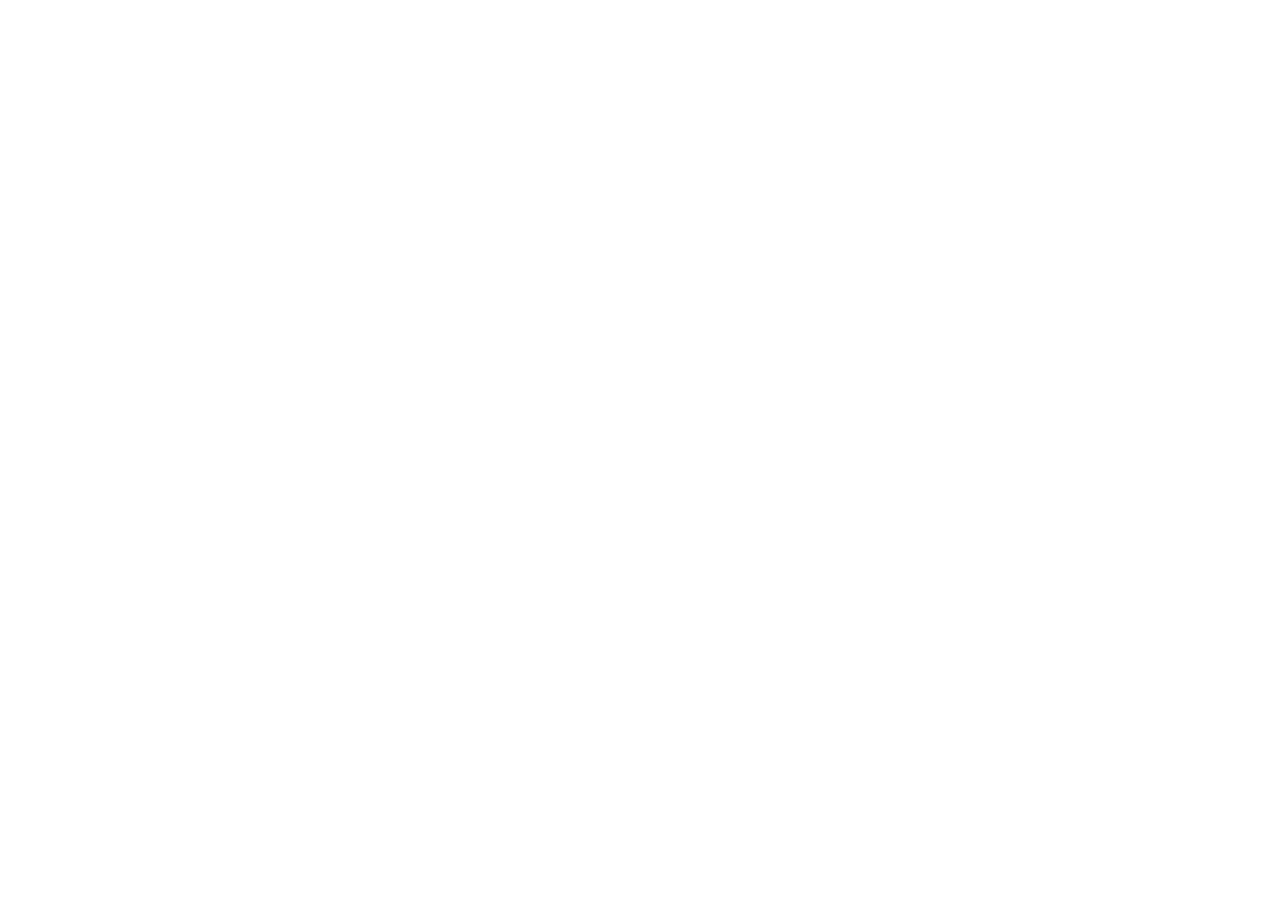
==== commit 6f4819c0: "frontend verbesserungen" ====
--- a/dmtree-community.html
+++ b/dmtree-community.html
@@ -1,1137 +1,25 @@
 <!DOCTYPE html>
-<html lang="fr">
+<html lang="de">
 <head>
-<meta charset="UTF-8"/>
-<meta name="viewport" content="width=device-width, initial-scale=1.0"/>
-<title>DMTree Community — Hub</title>
-<link rel="preconnect" href="https://fonts.googleapis.com"/>
-<link href="https://fonts.googleapis.com/css2?family=Syne:wght@400;600;700;800&family=DM+Sans:ital,wght@0,300;0,400;0,500;0,600;1,400&display=swap" rel="stylesheet"/>
-<style>
-:root {
-  --gold: #C9A84C;
-  --gold-light: #E8C96A;
-  --gold-dim: rgba(201,168,76,0.15);
-  --bg: #0D0F14;
-  --bg2: #13161D;
-  --bg3: #1A1E28;
-  --bg4: #222736;
-  --border: rgba(255,255,255,0.07);
-  --border-gold: rgba(201,168,76,0.3);
-  --text: #F0F2F8;
-  --text2: #9AA3B8;
-  --text3: #5A6275;
-  --green: #3DB87A;
-  --red: #E05555;
-  --blue: #4A90E2;
-  --teal: #2BB5A0;
-  --orange: #E8874A;
-  --purple: #8B6FE8;
-  --tag-news: #1A3550;
-  --tag-news-c: #4A90E2;
-  --tag-idea: #1A3525;
-  --tag-idea-c: #3DB87A;
-  --tag-disc: #2A1F45;
-  --tag-disc-c: #8B6FE8;
-  --radius: 12px;
-  --radius-sm: 8px;
-  --shadow: 0 4px 24px rgba(0,0,0,0.4);
-  --shadow-gold: 0 0 24px rgba(201,168,76,0.15);
-}
-
-*{margin:0;padding:0;box-sizing:border-box;}
-body{font-family:'DM Sans',sans-serif;background:var(--bg);color:var(--text);min-height:100vh;overflow-x:hidden;}
-::selection{background:var(--gold-dim);color:var(--gold-light);}
-
-/* ─── SCROLLBAR ─── */
-::-webkit-scrollbar{width:6px;}
-::-webkit-scrollbar-track{background:var(--bg);}
-::-webkit-scrollbar-thumb{background:var(--bg4);border-radius:3px;}
-
-/* ─── NAVBAR ─── */
-.navbar{
-  position:fixed;top:0;left:0;right:0;z-index:100;
-  height:64px;
-  background:rgba(13,15,20,0.85);
-  backdrop-filter:blur(20px);
-  border-bottom:1px solid var(--border);
-  display:flex;align-items:center;
-  padding:0 24px;gap:0;
-}
-.nav-logo{display:flex;align-items:center;gap:10px;text-decoration:none;min-width:200px;}
-.nav-logo svg{width:32px;height:32px;}
-.nav-logo-text{font-family:'Syne',sans-serif;font-weight:800;font-size:1.15rem;color:var(--text);letter-spacing:-0.02em;}
-.nav-logo-text span{color:var(--gold);}
-.nav-center{flex:1;display:flex;justify-content:center;gap:4px;}
-.nav-link{
-  font-size:0.875rem;font-weight:500;color:var(--text2);
-  padding:6px 14px;border-radius:var(--radius-sm);
-  cursor:pointer;transition:all 0.2s;border:none;background:transparent;
-  text-decoration:none;
-}
-.nav-link:hover{color:var(--text);background:var(--bg3);}
-.nav-link.active{color:var(--gold);background:var(--gold-dim);}
-.nav-right{min-width:200px;display:flex;justify-content:flex-end;align-items:center;gap:10px;}
-.btn{
-  padding:8px 18px;border-radius:var(--radius-sm);font-size:0.875rem;font-weight:600;
-  cursor:pointer;transition:all 0.2s;border:none;font-family:'DM Sans',sans-serif;
-}
-.btn-ghost{background:transparent;color:var(--text2);border:1px solid var(--border);}
-.btn-ghost:hover{color:var(--text);border-color:var(--text3);}
-.btn-gold{background:var(--gold);color:#0D0F14;}
-.btn-gold:hover{background:var(--gold-light);transform:translateY(-1px);box-shadow:0 4px 16px rgba(201,168,76,0.3);}
-.btn-sm{padding:6px 14px;font-size:0.8rem;}
-.avatar{width:34px;height:34px;border-radius:50%;background:var(--gold-dim);border:2px solid var(--border-gold);display:flex;align-items:center;justify-content:center;color:var(--gold);font-weight:700;font-size:0.875rem;cursor:pointer;}
-
-/* ─── LAYOUT ─── */
-.layout{display:flex;padding-top:64px;min-height:100vh;}
-
-/* ─── SIDEBAR ─── */
-.sidebar{
-  width:240px;min-width:240px;
-  position:fixed;left:0;top:64px;bottom:0;
-  background:var(--bg2);border-right:1px solid var(--border);
-  padding:20px 12px;overflow-y:auto;
-  display:flex;flex-direction:column;gap:4px;
-}
-.sidebar-section{margin-top:20px;padding-top:16px;border-top:1px solid var(--border);}
-.sidebar-label{font-size:0.7rem;font-weight:700;text-transform:uppercase;letter-spacing:0.1em;color:var(--text3);padding:0 10px;margin-bottom:8px;}
-.sidebar-item{
-  display:flex;align-items:center;gap:10px;
-  padding:9px 10px;border-radius:var(--radius-sm);
-  cursor:pointer;transition:all 0.2s;color:var(--text2);font-size:0.875rem;font-weight:500;
-  border:none;background:transparent;width:100%;text-align:left;
-}
-.sidebar-item:hover{background:var(--bg3);color:var(--text);}
-.sidebar-item.active{background:var(--gold-dim);color:var(--gold);}
-.sidebar-item svg{width:16px;height:16px;opacity:0.7;}
-.sidebar-item.active svg{opacity:1;}
-.sidebar-badge{margin-left:auto;font-size:0.7rem;background:var(--bg4);color:var(--text3);padding:2px 7px;border-radius:99px;font-weight:600;}
-.sidebar-item.active .sidebar-badge{background:var(--gold-dim);color:var(--gold);}
-
-/* ─── MAIN ─── */
-.main{margin-left:240px;flex:1;display:flex;gap:0;}
-.feed-area{flex:1;max-width:680px;padding:28px 24px;}
-.widgets-area{width:300px;min-width:300px;padding:28px 20px;border-left:1px solid var(--border);}
-
-/* ─── FEED HEADER ─── */
-.feed-header{display:flex;align-items:center;justify-content:space-between;margin-bottom:20px;}
-.feed-title{font-family:'Syne',sans-serif;font-size:1.4rem;font-weight:800;}
-.filter-bar{display:flex;gap:6px;align-items:center;margin-bottom:20px;flex-wrap:wrap;}
-.filter-chip{
-  padding:5px 14px;border-radius:99px;font-size:0.8rem;font-weight:600;
-  cursor:pointer;border:1px solid var(--border);background:transparent;color:var(--text2);
-  transition:all 0.18s;font-family:'DM Sans',sans-serif;
-}
-.filter-chip:hover{border-color:var(--text3);color:var(--text);}
-.filter-chip.active{background:var(--gold);color:#0D0F14;border-color:transparent;}
-.sort-select{margin-left:auto;background:var(--bg3);border:1px solid var(--border);color:var(--text2);padding:5px 12px;border-radius:var(--radius-sm);font-size:0.8rem;cursor:pointer;font-family:'DM Sans',sans-serif;}
-
-/* ─── CREATE POST BAR ─── */
-.create-bar{
-  background:var(--bg2);border:1px solid var(--border);border-radius:var(--radius);
-  padding:14px 16px;display:flex;align-items:center;gap:12px;margin-bottom:20px;
-  cursor:pointer;transition:border-color 0.2s;
-}
-.create-bar:hover{border-color:var(--border-gold);}
-.create-input{
-  flex:1;background:var(--bg3);border:1px solid var(--border);border-radius:var(--radius-sm);
-  padding:9px 14px;color:var(--text3);font-size:0.875rem;cursor:pointer;font-family:'DM Sans',sans-serif;
-}
-
-/* ─── POST CARD ─── */
-.post-card{
-  background:var(--bg2);border:1px solid var(--border);border-radius:var(--radius);
-  padding:0;margin-bottom:12px;transition:all 0.2s;overflow:hidden;
-  cursor:pointer;
-}
-.post-card:hover{border-color:rgba(255,255,255,0.14);box-shadow:var(--shadow);}
-.post-card.pinned{border-color:var(--border-gold);}
-.post-card-body{padding:16px 16px 14px;}
-.post-meta{display:flex;align-items:center;gap:8px;margin-bottom:10px;flex-wrap:wrap;}
-.tag{padding:3px 10px;border-radius:99px;font-size:0.72rem;font-weight:700;text-transform:uppercase;letter-spacing:0.04em;}
-.tag-news{background:var(--tag-news);color:var(--tag-news-c);}
-.tag-idea{background:var(--tag-idea);color:var(--tag-idea-c);}
-.tag-disc{background:var(--tag-disc);color:var(--tag-disc-c);}
-.post-author{font-size:0.8rem;color:var(--text3);}
-.post-author strong{color:var(--text2);font-weight:600;}
-.post-pinned-badge{
-  font-size:0.7rem;color:var(--gold);background:var(--gold-dim);
-  padding:2px 8px;border-radius:99px;font-weight:600;margin-left:auto;
-}
-.post-title{font-family:'Syne',sans-serif;font-size:1.05rem;font-weight:700;line-height:1.4;margin-bottom:8px;}
-.post-excerpt{font-size:0.875rem;color:var(--text2);line-height:1.6;margin-bottom:14px;}
-.post-footer{display:flex;align-items:center;gap:12px;border-top:1px solid var(--border);padding:10px 16px;}
-.vote-btn{
-  display:flex;align-items:center;gap:5px;
-  background:var(--bg3);border:1px solid var(--border);border-radius:var(--radius-sm);
-  padding:5px 12px;cursor:pointer;transition:all 0.2s;font-size:0.8rem;font-weight:600;color:var(--text2);
-}
-.vote-btn:hover{border-color:var(--text3);}
-.vote-btn.up:hover,.vote-btn.up.active{background:rgba(61,184,122,0.1);border-color:var(--green);color:var(--green);}
-.vote-btn.down:hover,.vote-btn.down.active{background:rgba(224,85,85,0.1);border-color:var(--red);color:var(--red);}
-.score{font-size:0.85rem;font-weight:700;color:var(--text);min-width:28px;text-align:center;}
-.score.positive{color:var(--green);}
-.score.negative{color:var(--red);}
-.post-action{
-  display:flex;align-items:center;gap:5px;color:var(--text3);font-size:0.8rem;font-weight:500;
-  padding:5px 10px;border-radius:var(--radius-sm);cursor:pointer;transition:background 0.15s;
-}
-.post-action:hover{background:var(--bg3);color:var(--text2);}
-.role-badge{font-size:0.7rem;padding:2px 7px;border-radius:99px;font-weight:700;}
-.role-admin{background:rgba(201,168,76,0.15);color:var(--gold);}
-.role-user{background:var(--bg4);color:var(--text3);}
-
-/* ─── WIDGETS ─── */
-.widget{background:var(--bg2);border:1px solid var(--border);border-radius:var(--radius);padding:18px;margin-bottom:16px;}
-.widget-title{font-family:'Syne',sans-serif;font-size:0.95rem;font-weight:700;margin-bottom:14px;display:flex;align-items:center;gap:8px;}
-.widget-title svg{width:16px;height:16px;color:var(--gold);}
-.trending-item{display:flex;align-items:center;gap:10px;padding:8px 0;border-bottom:1px solid var(--border);cursor:pointer;}
-.trending-item:last-child{border-bottom:none;padding-bottom:0;}
-.trending-rank{font-size:1.1rem;font-weight:800;color:var(--text3);min-width:20px;}
-.trending-info{flex:1;}
-.trending-title{font-size:0.8rem;font-weight:600;line-height:1.3;color:var(--text);}
-.trending-info small{font-size:0.72rem;color:var(--text3);}
-.top-user{display:flex;align-items:center;gap:10px;padding:7px 0;}
-.top-user-av{width:32px;height:32px;border-radius:50%;display:flex;align-items:center;justify-content:center;font-weight:700;font-size:0.8rem;flex-shrink:0;}
-.top-user-info{flex:1;}
-.top-user-name{font-size:0.82rem;font-weight:600;}
-.top-user-pts{font-size:0.72rem;color:var(--text3);}
-.stats-grid{display:grid;grid-template-columns:1fr 1fr;gap:10px;}
-.stat-box{background:var(--bg3);border-radius:var(--radius-sm);padding:12px;text-align:center;}
-.stat-num{font-family:'Syne',sans-serif;font-size:1.4rem;font-weight:800;color:var(--text);}
-.stat-label{font-size:0.72rem;color:var(--text3);margin-top:2px;}
-
-/* ─── MODAL ─── */
-.modal-overlay{
-  position:fixed;inset:0;z-index:200;
-  background:rgba(5,7,12,0.85);backdrop-filter:blur(8px);
-  display:flex;align-items:center;justify-content:center;
-  opacity:0;pointer-events:none;transition:opacity 0.25s;
-}
-.modal-overlay.open{opacity:1;pointer-events:all;}
-.modal{
-  background:var(--bg2);border:1px solid var(--border);border-radius:16px;
-  width:100%;max-width:440px;padding:32px;position:relative;
-  transform:translateY(20px);transition:transform 0.25s;
-  box-shadow:0 24px 80px rgba(0,0,0,0.6);
-}
-.modal-overlay.open .modal{transform:translateY(0);}
-.modal-title{font-family:'Syne',sans-serif;font-size:1.5rem;font-weight:800;margin-bottom:6px;}
-.modal-sub{color:var(--text2);font-size:0.875rem;margin-bottom:24px;}
-.modal-close{position:absolute;top:20px;right:20px;background:var(--bg3);border:1px solid var(--border);color:var(--text2);width:30px;height:30px;border-radius:50%;cursor:pointer;display:flex;align-items:center;justify-content:center;font-size:1rem;}
-.form-group{margin-bottom:16px;}
-.form-label{font-size:0.8rem;font-weight:600;color:var(--text2);margin-bottom:6px;display:block;}
-.form-input{
-  width:100%;background:var(--bg3);border:1px solid var(--border);border-radius:var(--radius-sm);
-  padding:10px 14px;color:var(--text);font-size:0.875rem;font-family:'DM Sans',sans-serif;
-  transition:border-color 0.2s;outline:none;
-}
-.form-input:focus{border-color:var(--gold);}
-.form-input::placeholder{color:var(--text3);}
-textarea.form-input{resize:vertical;min-height:100px;}
-.form-divider{text-align:center;color:var(--text3);font-size:0.8rem;margin:16px 0;position:relative;}
-.form-divider::before,.form-divider::after{content:'';position:absolute;top:50%;width:40%;height:1px;background:var(--border);}
-.form-divider::before{left:0;}
-.form-divider::after{right:0;}
-.form-footer{text-align:center;font-size:0.82rem;color:var(--text3);margin-top:16px;}
-.form-footer a{color:var(--gold);cursor:pointer;text-decoration:none;font-weight:600;}
-.tag-selector{display:flex;gap:8px;margin-top:6px;}
-.tag-opt{
-  flex:1;padding:8px;border-radius:var(--radius-sm);border:1px solid var(--border);
-  cursor:pointer;font-size:0.78rem;font-weight:700;text-align:center;background:transparent;
-  transition:all 0.2s;font-family:'DM Sans',sans-serif;color:var(--text3);
-}
-.tag-opt.sel-news{border-color:var(--tag-news-c);color:var(--tag-news-c);background:var(--tag-news);}
-.tag-opt.sel-idea{border-color:var(--tag-idea-c);color:var(--tag-idea-c);background:var(--tag-idea);}
-.tag-opt.sel-disc{border-color:var(--tag-disc-c);color:var(--tag-disc-c);background:var(--tag-disc);}
-.btn-full{width:100%;padding:12px;font-size:0.95rem;}
-
-/* ─── POST DETAIL PANEL ─── */
-.detail-panel{
-  position:fixed;right:0;top:64px;bottom:0;width:560px;
-  background:var(--bg2);border-left:1px solid var(--border);
-  overflow-y:auto;z-index:90;
-  transform:translateX(100%);transition:transform 0.3s cubic-bezier(0.4,0,0.2,1);
-}
-.detail-panel.open{transform:translateX(0);}
-.detail-header{
-  position:sticky;top:0;background:var(--bg2);border-bottom:1px solid var(--border);
-  padding:16px 20px;display:flex;align-items:center;gap:12px;z-index:1;
-}
-.detail-back{
-  background:var(--bg3);border:1px solid var(--border);color:var(--text2);
-  width:34px;height:34px;border-radius:var(--radius-sm);cursor:pointer;
-  display:flex;align-items:center;justify-content:center;font-size:1rem;
-}
-.detail-content{padding:24px 24px 100px;}
-.detail-title{font-family:'Syne',sans-serif;font-size:1.3rem;font-weight:800;line-height:1.4;margin:12px 0;}
-.detail-body{font-size:0.9rem;line-height:1.8;color:var(--text2);margin-bottom:24px;}
-.comments-section{border-top:1px solid var(--border);padding-top:20px;}
-.comments-title{font-family:'Syne',sans-serif;font-size:1rem;font-weight:700;margin-bottom:16px;}
-.comment{padding:14px 0;border-bottom:1px solid var(--border);}
-.comment:last-child{border-bottom:none;}
-.comment-meta{display:flex;align-items:center;gap:8px;margin-bottom:6px;}
-.comment-av{width:28px;height:28px;border-radius:50%;display:flex;align-items:center;justify-content:center;font-weight:700;font-size:0.75rem;flex-shrink:0;}
-.comment-author{font-size:0.82rem;font-weight:600;}
-.comment-date{font-size:0.75rem;color:var(--text3);margin-left:auto;}
-.comment-body{font-size:0.875rem;color:var(--text2);line-height:1.6;padding-left:36px;}
-.comment-actions{padding-left:36px;margin-top:6px;display:flex;gap:8px;}
-.comment-action{font-size:0.75rem;color:var(--text3);cursor:pointer;padding:2px 6px;border-radius:4px;transition:background 0.15s;}
-.comment-action:hover{background:var(--bg3);color:var(--text2);}
-.comment-form{background:var(--bg3);border:1px solid var(--border);border-radius:var(--radius);padding:14px;margin-top:16px;}
-.comment-form-title{font-size:0.82rem;font-weight:600;color:var(--text2);margin-bottom:10px;}
-.delete-btn{color:var(--red) !important;}
-
-/* ─── TOAST ─── */
-.toast{
-  position:fixed;bottom:24px;left:50%;transform:translateX(-50%) translateY(20px);
-  background:var(--bg3);border:1px solid var(--border);border-radius:var(--radius-sm);
-  padding:12px 20px;font-size:0.875rem;color:var(--text);
-  box-shadow:var(--shadow);opacity:0;transition:all 0.3s;pointer-events:none;z-index:300;
-  display:flex;align-items:center;gap:10px;white-space:nowrap;
-}
-.toast.show{opacity:1;transform:translateX(-50%) translateY(0);}
-.toast.success .toast-dot{background:var(--green);}
-.toast.error .toast-dot{background:var(--red);}
-.toast-dot{width:8px;height:8px;border-radius:50%;background:var(--gold);}
-
-/* ─── HEADER BANNER ─── */
-.hero-banner{
-  background:linear-gradient(135deg,#13161D 0%,#1A1E28 50%,#171A24 100%);
-  border:1px solid var(--border);border-radius:var(--radius);
-  padding:24px 24px;margin-bottom:20px;position:relative;overflow:hidden;
-}
-.hero-banner::before{
-  content:'';position:absolute;top:-40px;right:-40px;width:200px;height:200px;
-  background:radial-gradient(circle,rgba(201,168,76,0.08) 0%,transparent 70%);
-  border-radius:50%;
-}
-.hero-title{font-family:'Syne',sans-serif;font-size:1.2rem;font-weight:800;margin-bottom:4px;}
-.hero-sub{font-size:0.85rem;color:var(--text2);line-height:1.5;}
-
-/* ─── EMPTY STATE ─── */
-.empty-state{text-align:center;padding:60px 20px;color:var(--text3);}
-.empty-state svg{width:48px;height:48px;margin-bottom:16px;opacity:0.3;}
-.empty-state h3{font-family:'Syne',sans-serif;font-size:1.1rem;color:var(--text2);margin-bottom:8px;}
-
-/* ─── PROFILE SECTION ─── */
-.profile-header{
-  background:var(--bg2);border:1px solid var(--border);border-radius:var(--radius);
-  padding:24px;margin-bottom:16px;display:flex;align-items:flex-start;gap:20px;
-}
-.profile-av-lg{width:64px;height:64px;border-radius:50%;background:var(--gold-dim);border:2px solid var(--border-gold);display:flex;align-items:center;justify-content:center;font-weight:800;font-size:1.4rem;color:var(--gold);}
-.profile-info{flex:1;}
-.profile-name{font-family:'Syne',sans-serif;font-size:1.3rem;font-weight:800;margin-bottom:4px;}
-.profile-email{font-size:0.875rem;color:var(--text3);margin-bottom:10px;}
-.profile-stats{display:flex;gap:20px;}
-.profile-stat{text-align:center;}
-.profile-stat strong{font-family:'Syne',sans-serif;font-size:1.1rem;font-weight:800;display:block;}
-.profile-stat span{font-size:0.75rem;color:var(--text3);}
-
-/* ─── ADMIN PANEL ─── */
-.admin-table{width:100%;border-collapse:collapse;}
-.admin-table th{font-size:0.75rem;font-weight:700;color:var(--text3);text-transform:uppercase;letter-spacing:0.08em;padding:10px 12px;border-bottom:1px solid var(--border);text-align:left;}
-.admin-table td{padding:12px;border-bottom:1px solid var(--border);font-size:0.875rem;vertical-align:middle;}
-.admin-table tr:hover td{background:var(--bg3);}
-.status-dot{width:8px;height:8px;border-radius:50%;display:inline-block;margin-right:6px;}
-.status-active{background:var(--green);}
-.status-pinned{background:var(--gold);}
-
-/* ─── PAGES ─── */
-.page{display:none;}
-.page.active{display:flex;gap:0;}
-.page-full{display:none;flex-direction:column;}
-.page-full.active{display:flex;}
-
-/* ─── ANIMATIONS ─── */
-@keyframes fadeUp{from{opacity:0;transform:translateY(12px);}to{opacity:1;transform:translateY(0);}}
-.post-card{animation:fadeUp 0.3s ease both;}
-.post-card:nth-child(1){animation-delay:0.05s;}
-.post-card:nth-child(2){animation-delay:0.1s;}
-.post-card:nth-child(3){animation-delay:0.15s;}
-.post-card:nth-child(4){animation-delay:0.2s;}
-.post-card:nth-child(5){animation-delay:0.25s;}
-
-/* ─── RESPONSIVE ─── */
-@media(max-width:1100px){.widgets-area{display:none;}}
-@media(max-width:768px){
-  .sidebar{transform:translateX(-100%);}
-  .main{margin-left:0;}
-  .detail-panel{width:100%;}
-  .feed-area{padding:16px;}
-}
-</style>
+  <meta charset="utf-8" />
+  <meta name="viewport" content="width=device-width, initial-scale=1" />
+  <title>DMTree Community — Weiterleitung</title>
+  <meta http-equiv="refresh" content="0; url=http://127.0.0.1/" />
+  <script>
+    (function () {
+      var params = new URLSearchParams(window.location.search);
+      var port = params.get('port') || '80';
+      var base = 'http://127.0.0.1' + (port === '80' ? '' : ':' + port) + '/';
+      window.location.replace(base);
+    })();
+  </script>
 </head>
 <body>
-
-<!-- ─── NAVBAR ─── -->
-<nav class="navbar">
-  <a class="nav-logo" onclick="navigate('feed')">
-    <svg viewBox="0 0 100 100" fill="none" xmlns="http://www.w3.org/2000/svg">
-      <circle cx="50" cy="50" r="48" fill="#1A1E28" stroke="#C9A84C" stroke-width="2"/>
-      <!-- Tree trunk -->
-      <rect x="46" y="58" width="8" height="24" rx="3" fill="#C9A84C"/>
-      <!-- Main branches -->
-      <path d="M50 58 L50 28" stroke="#C9A84C" stroke-width="4" stroke-linecap="round"/>
-      <!-- Left branches -->
-      <path d="M50 40 L34 26" stroke="#C9A84C" stroke-width="3" stroke-linecap="round"/>
-      <path d="M50 34 L38 20" stroke="#C9A84C" stroke-width="2.5" stroke-linecap="round"/>
-      <path d="M50 48 L30 38" stroke="#C9A84C" stroke-width="2" stroke-linecap="round"/>
-      <!-- Right branches -->
-      <path d="M50 40 L66 26" stroke="#C9A84C" stroke-width="3" stroke-linecap="round"/>
-      <path d="M50 34 L62 20" stroke="#C9A84C" stroke-width="2.5" stroke-linecap="round"/>
-      <path d="M50 48 L70 38" stroke="#C9A84C" stroke-width="2" stroke-linecap="round"/>
-      <!-- Leaves dots -->
-      <circle cx="34" cy="24" r="4" fill="#E8C96A"/>
-      <circle cx="38" cy="18" r="3.5" fill="#E8C96A"/>
-      <circle cx="66" cy="24" r="4" fill="#E8C96A"/>
-      <circle cx="62" cy="18" r="3.5" fill="#E8C96A"/>
-      <circle cx="50" cy="26" r="4.5" fill="#E8C96A"/>
-      <circle cx="28" cy="36" r="3" fill="#C9A84C"/>
-      <circle cx="72" cy="36" r="3" fill="#C9A84C"/>
-    </svg>
-    <span class="nav-logo-text">dm<span>tree</span></span>
-  </a>
-
-  <div class="nav-center">
-    <button class="nav-link active" id="nav-feed" onclick="navigate('feed')">🌐 Feed</button>
-    <button class="nav-link" id="nav-admin" onclick="navigate('admin')">🛡️ Admin</button>
-    <button class="nav-link" id="nav-profile" onclick="navigate('profile')">👤 Profil</button>
-  </div>
-
-  <div class="nav-right" id="nav-right">
-    <button class="btn btn-ghost btn-sm" onclick="openModal('login')">Connexion</button>
-    <button class="btn btn-gold btn-sm" onclick="openModal('register')">S'inscrire</button>
-  </div>
-</nav>
-
-<!-- ─── SIDEBAR ─── -->
-<div class="sidebar">
-  <button class="sidebar-item active" onclick="setFilter('all');setSidebarActive(this)">
-    <svg viewBox="0 0 24 24" fill="none" stroke="currentColor" stroke-width="2"><rect x="3" y="3" width="7" height="7"/><rect x="14" y="3" width="7" height="7"/><rect x="14" y="14" width="7" height="7"/><rect x="3" y="14" width="7" height="7"/></svg>
-    Tous les posts
-    <span class="sidebar-badge" id="badge-all">12</span>
-  </button>
-  <button class="sidebar-item" onclick="setFilter('news');setSidebarActive(this)">
-    <svg viewBox="0 0 24 24" fill="none" stroke="currentColor" stroke-width="2"><path d="M4 22h16a2 2 0 0 0 2-2V4a2 2 0 0 0-2-2H8a2 2 0 0 0-2 2v16a2 2 0 0 1-2 2Zm0 0a2 2 0 0 1-2-2v-9c0-1.1.9-2 2-2h2"/><path d="M18 14h-8"/><path d="M15 18h-5"/><path d="M10 6h8v4h-8V6Z"/></svg>
-    Actualités
-    <span class="sidebar-badge">4</span>
-  </button>
-  <button class="sidebar-item" onclick="setFilter('idea');setSidebarActive(this)">
-    <svg viewBox="0 0 24 24" fill="none" stroke="currentColor" stroke-width="2"><circle cx="12" cy="12" r="3"/><path d="M12 1v2M12 21v2M4.22 4.22l1.42 1.42M18.36 18.36l1.42 1.42M1 12h2M21 12h2M4.22 19.78l1.42-1.42M18.36 5.64l1.42-1.42"/></svg>
-    Idées
-    <span class="sidebar-badge">5</span>
-  </button>
-  <button class="sidebar-item" onclick="setFilter('discussion');setSidebarActive(this)">
-    <svg viewBox="0 0 24 24" fill="none" stroke="currentColor" stroke-width="2"><path d="M21 15a2 2 0 0 1-2 2H7l-4 4V5a2 2 0 0 1 2-2h14a2 2 0 0 1 2 2z"/></svg>
-    Discussions
-    <span class="sidebar-badge">3</span>
-  </button>
-
-  <div class="sidebar-section">
-    <div class="sidebar-label">Navigation</div>
-    <button class="sidebar-item" onclick="navigate('profile');setSidebarActive(this)">
-      <svg viewBox="0 0 24 24" fill="none" stroke="currentColor" stroke-width="2"><path d="M20 21v-2a4 4 0 0 0-4-4H8a4 4 0 0 0-4 4v2"/><circle cx="12" cy="7" r="4"/></svg>
-      Mon Profil
-    </button>
-    <button class="sidebar-item" onclick="navigate('admin');setSidebarActive(this)">
-      <svg viewBox="0 0 24 24" fill="none" stroke="currentColor" stroke-width="2"><path d="M12 22s8-4 8-10V5l-8-3-8 3v7c0 6 8 10 8 10z"/></svg>
-      Admin Dashboard
-      <span class="sidebar-badge" style="background:rgba(201,168,76,0.15);color:var(--gold);">ADMIN</span>
-    </button>
-  </div>
-
-  <div class="sidebar-section">
-    <div class="sidebar-label">Tags populaires</div>
-    <button class="sidebar-item" style="font-size:0.8rem;" onclick="setFilter('news');setSidebarActive(this)"># actualites</button>
-    <button class="sidebar-item" style="font-size:0.8rem;" onclick="setFilter('idea');setSidebarActive(this)"># innovation</button>
-    <button class="sidebar-item" style="font-size:0.8rem;" onclick="setFilter('discussion');setSidebarActive(this)"># collaboration</button>
-  </div>
-</div>
-
-<!-- ─── LAYOUT ─── -->
-<div class="layout">
-  <div class="main">
-
-    <!-- ════════════════ PAGE: FEED ════════════════ -->
-    <div class="page active" id="page-feed">
-      <div class="feed-area">
-        <div class="hero-banner">
-          <div class="feed-title hero-title">🌳 Communauté DMTree</div>
-          <p class="hero-sub">Échangez, proposez, votez — votre hub central de collaboration organisationnelle.</p>
-        </div>
-
-        <div class="filter-bar">
-          <button class="filter-chip active" onclick="setFilterChip(this,'all')">Tous</button>
-          <button class="filter-chip" onclick="setFilterChip(this,'news')">📰 Actualités</button>
-          <button class="filter-chip" onclick="setFilterChip(this,'idea')">💡 Idées</button>
-          <button class="filter-chip" onclick="setFilterChip(this,'discussion')">💬 Discussions</button>
-          <select class="sort-select" onchange="sortPosts(this.value)">
-            <option value="popular">🔥 Popularité</option>
-            <option value="recent">🕒 Récents</option>
-            <option value="comments">💬 Commentaires</option>
-          </select>
-        </div>
-
-        <div class="create-bar" onclick="openModal('create')">
-          <div class="avatar" style="background:var(--gold-dim);color:var(--gold);">J</div>
-          <div class="create-input">Quoi de neuf dans votre organisation ?</div>
-          <button class="btn btn-gold btn-sm" onclick="event.stopPropagation();openModal('create')">Publier</button>
-        </div>
-
-        <div id="posts-container"></div>
-      </div>
-
-      <!-- ─── WIDGETS ─── -->
-      <div class="widgets-area">
-        <div class="widget">
-          <div class="widget-title">
-            <svg viewBox="0 0 24 24" fill="none" stroke="currentColor" stroke-width="2"><polyline points="23 6 13.5 15.5 8.5 10.5 1 18"/><polyline points="17 6 23 6 23 12"/></svg>
-            Communauté
-          </div>
-          <div class="stats-grid">
-            <div class="stat-box"><div class="stat-num">1.2k</div><div class="stat-label">Membres</div></div>
-            <div class="stat-box"><div class="stat-num">247</div><div class="stat-label">Posts</div></div>
-            <div class="stat-box"><div class="stat-num">89</div><div class="stat-label">Actifs / jour</div></div>
-            <div class="stat-box"><div class="stat-num">4.8k</div><div class="stat-label">Votes</div></div>
-          </div>
-        </div>
-
-        <div class="widget">
-          <div class="widget-title">
-            <svg viewBox="0 0 24 24" fill="none" stroke="currentColor" stroke-width="2"><polyline points="22 12 18 12 15 21 9 3 6 12 2 12"/></svg>
-            Trending
-          </div>
-          <div class="trending-item" onclick="openPost(0)">
-            <div class="trending-rank">1</div>
-            <div class="trending-info"><div class="trending-title">Nouvelle API de collaboration</div><small>142 votes · 23 commentaires</small></div>
-          </div>
-          <div class="trending-item" onclick="openPost(2)">
-            <div class="trending-rank">2</div>
-            <div class="trending-info"><div class="trending-title">Idée: Intégration Slack</div><small>98 votes · 15 commentaires</small></div>
-          </div>
-          <div class="trending-item" onclick="openPost(4)">
-            <div class="trending-rank">3</div>
-            <div class="trending-info"><div class="trending-title">Dashboard Analytics v2</div><small>76 votes · 9 commentaires</small></div>
-          </div>
-          <div class="trending-item" onclick="openPost(1)">
-            <div class="trending-rank">4</div>
-            <div class="trending-info"><div class="trending-title">Retour: Onboarding UX</div><small>54 votes · 18 commentaires</small></div>
-          </div>
-        </div>
-
-        <div class="widget">
-          <div class="widget-title">
-            <svg viewBox="0 0 24 24" fill="none" stroke="currentColor" stroke-width="2"><path d="M17 21v-2a4 4 0 0 0-4-4H5a4 4 0 0 0-4 4v2"/><circle cx="9" cy="7" r="4"/><path d="M23 21v-2a4 4 0 0 0-3-3.87"/><path d="M16 3.13a4 4 0 0 1 0 7.75"/></svg>
-            Top contributeurs
-          </div>
-          <div class="top-user">
-            <div class="top-user-av" style="background:rgba(201,168,76,0.15);color:var(--gold);">MA</div>
-            <div class="top-user-info"><div class="top-user-name">Marie Aufret <span class="role-badge role-admin">Admin</span></div><div class="top-user-pts">2 840 pts</div></div>
-          </div>
-          <div class="top-user">
-            <div class="top-user-av" style="background:rgba(61,184,122,0.1);color:var(--green);">JK</div>
-            <div class="top-user-info"><div class="top-user-name">Jonas Klein</div><div class="top-user-pts">1 920 pts</div></div>
-          </div>
-          <div class="top-user">
-            <div class="top-user-av" style="background:rgba(74,144,226,0.1);color:var(--blue);">SR</div>
-            <div class="top-user-info"><div class="top-user-name">Sofia Radić</div><div class="top-user-pts">1 440 pts</div></div>
-          </div>
-          <div class="top-user">
-            <div class="top-user-av" style="background:rgba(139,111,232,0.1);color:var(--purple);">LB</div>
-            <div class="top-user-info"><div class="top-user-name">Luca Bernardi</div><div class="top-user-pts">1 180 pts</div></div>
-          </div>
-        </div>
-
-        <div class="widget" style="background:var(--gold-dim);border-color:var(--border-gold);">
-          <div class="widget-title" style="color:var(--gold);">✨ Nouveau ici ?</div>
-          <p style="font-size:0.82rem;color:var(--text2);line-height:1.6;margin-bottom:14px;">Créez votre compte pour voter, commenter et partager vos idées avec la communauté.</p>
-          <button class="btn btn-gold btn-full" onclick="openModal('register')">Rejoindre DMTree</button>
-        </div>
-      </div>
-    </div>
-
-    <!-- ════════════════ PAGE: ADMIN ════════════════ -->
-    <div class="page" id="page-admin" style="flex-direction:column;padding:28px 32px;flex:1;">
-      <div style="display:flex;align-items:center;justify-content:space-between;margin-bottom:24px;">
-        <div>
-          <h1 style="font-family:'Syne',sans-serif;font-size:1.6rem;font-weight:800;">🛡️ Admin Dashboard</h1>
-          <p style="color:var(--text2);font-size:0.875rem;margin-top:4px;">Gestion des posts et des utilisateurs</p>
-        </div>
-        <span class="role-badge role-admin" style="font-size:0.8rem;padding:6px 14px;">Connecté en tant qu'Admin</span>
-      </div>
-
-      <div class="stats-grid" style="margin-bottom:24px;max-width:600px;">
-        <div class="stat-box"><div class="stat-num">12</div><div class="stat-label">Posts actifs</div></div>
-        <div class="stat-box"><div class="stat-num">3</div><div class="stat-label">Épinglés</div></div>
-        <div class="stat-box"><div class="stat-num">1.2k</div><div class="stat-label">Utilisateurs</div></div>
-        <div class="stat-box" style="border:1px solid var(--border-gold);"><div class="stat-num" style="color:var(--gold);">5</div><div class="stat-label">À modérer</div></div>
-      </div>
-
-      <div class="widget" style="max-width:900px;">
-        <div class="widget-title">📋 Gestion des posts</div>
-        <table class="admin-table">
-          <thead>
-            <tr>
-              <th>Titre</th><th>Auteur</th><th>Type</th><th>Votes</th><th>Statut</th><th>Actions</th>
-            </tr>
-          </thead>
-          <tbody id="admin-table-body"></tbody>
-        </table>
-      </div>
-
-      <div class="widget" style="max-width:900px;">
-        <div class="widget-title">👥 Gestion des utilisateurs</div>
-        <table class="admin-table">
-          <thead><tr><th>Utilisateur</th><th>Email</th><th>Rôle</th><th>Posts</th><th>Actions</th></tr></thead>
-          <tbody>
-            <tr>
-              <td><div style="display:flex;align-items:center;gap:8px;"><div class="top-user-av comment-av" style="background:rgba(201,168,76,0.15);color:var(--gold);">MA</div>Marie Aufret</div></td>
-              <td style="color:var(--text2);">m.aufret@dmtree.io</td>
-              <td><span class="role-badge role-admin">Admin</span></td>
-              <td>34</td>
-              <td><button class="btn btn-ghost btn-sm" style="font-size:0.75rem;">Modifier rôle</button></td>
-            </tr>
-            <tr>
-              <td><div style="display:flex;align-items:center;gap:8px;"><div class="top-user-av comment-av" style="background:rgba(61,184,122,0.1);color:var(--green);">JK</div>Jonas Klein</div></td>
-              <td style="color:var(--text2);">j.klein@org.eu</td>
-              <td><span class="role-badge role-user">User</span></td>
-              <td>18</td>
-              <td><button class="btn btn-ghost btn-sm" style="font-size:0.75rem;">Modifier rôle</button></td>
-            </tr>
-            <tr>
-              <td><div style="display:flex;align-items:center;gap:8px;"><div class="top-user-av comment-av" style="background:rgba(74,144,226,0.1);color:var(--blue);">SR</div>Sofia Radić</div></td>
-              <td style="color:var(--text2);">s.radic@collab.net</td>
-              <td><span class="role-badge role-user">User</span></td>
-              <td>12</td>
-              <td><button class="btn btn-ghost btn-sm" style="font-size:0.75rem;">Modifier rôle</button></td>
-            </tr>
-          </tbody>
-        </table>
-      </div>
-    </div>
-
-    <!-- ════════════════ PAGE: PROFILE ════════════════ -->
-    <div class="page" id="page-profile" style="flex-direction:column;padding:28px 32px;flex:1;max-width:800px;">
-      <h1 style="font-family:'Syne',sans-serif;font-size:1.6rem;font-weight:800;margin-bottom:20px;">👤 Mon Profil</h1>
-      <div class="profile-header">
-        <div class="profile-av-lg">J</div>
-        <div class="profile-info">
-          <div class="profile-name">Jonas Klein <span class="role-badge role-user">User</span></div>
-          <div class="profile-email">j.klein@org.eu · Membre depuis mars 2025</div>
-          <div class="profile-stats">
-            <div class="profile-stat"><strong>18</strong><span>Posts</span></div>
-            <div class="profile-stat"><strong>342</strong><span>Votes reçus</span></div>
-            <div class="profile-stat"><strong>67</strong><span>Commentaires</span></div>
-            <div class="profile-stat"><strong>1 920</strong><span>Points</span></div>
-          </div>
-        </div>
-        <button class="btn btn-ghost btn-sm">Modifier</button>
-      </div>
-
-      <div class="widget">
-        <div class="widget-title">Mes publications récentes</div>
-        <div id="profile-posts"></div>
-      </div>
-
-      <div class="widget" style="border-color:var(--red);background:rgba(224,85,85,0.03);">
-        <div class="widget-title" style="color:var(--red);">⚠️ Zone dangereuse</div>
-        <p style="font-size:0.85rem;color:var(--text2);margin-bottom:14px;">Déconnexion ou suppression du compte.</p>
-        <div style="display:flex;gap:10px;">
-          <button class="btn btn-ghost btn-sm" onclick="logout()">Se déconnecter</button>
-          <button class="btn btn-sm" style="background:rgba(224,85,85,0.1);color:var(--red);border:1px solid var(--red);">Supprimer le compte</button>
-        </div>
-      </div>
-    </div>
-
-  </div><!-- /main -->
-</div><!-- /layout -->
-
-<!-- ─── DETAIL PANEL ─── -->
-<div class="detail-panel" id="detail-panel">
-  <div class="detail-header">
-    <button class="detail-back" onclick="closeDetail()">←</button>
-    <span style="font-size:0.875rem;color:var(--text2);">Détail du post</span>
-    <div style="margin-left:auto;display:flex;gap:8px;" id="detail-admin-btns"></div>
-  </div>
-  <div class="detail-content" id="detail-content"></div>
-</div>
-
-<!-- ─── MODALS ─── -->
-
-<!-- LOGIN -->
-<div class="modal-overlay" id="modal-login" onclick="closeModalOutside(event,'login')">
-  <div class="modal">
-    <button class="modal-close" onclick="closeModal('login')">×</button>
-    <div style="text-align:center;margin-bottom:20px;">
-      <svg width="40" height="40" viewBox="0 0 100 100"><circle cx="50" cy="50" r="48" fill="#1A1E28" stroke="#C9A84C" stroke-width="2"/><rect x="46" y="58" width="8" height="24" rx="3" fill="#C9A84C"/><path d="M50 58 L50 28" stroke="#C9A84C" stroke-width="4" stroke-linecap="round"/><path d="M50 40 L34 26" stroke="#C9A84C" stroke-width="3" stroke-linecap="round"/><path d="M50 34 L38 20" stroke="#C9A84C" stroke-width="2.5" stroke-linecap="round"/><path d="M50 48 L30 38" stroke="#C9A84C" stroke-width="2" stroke-linecap="round"/><path d="M50 40 L66 26" stroke="#C9A84C" stroke-width="3" stroke-linecap="round"/><path d="M50 34 L62 20" stroke="#C9A84C" stroke-width="2.5" stroke-linecap="round"/><path d="M50 48 L70 38" stroke="#C9A84C" stroke-width="2" stroke-linecap="round"/><circle cx="34" cy="24" r="4" fill="#E8C96A"/><circle cx="38" cy="18" r="3.5" fill="#E8C96A"/><circle cx="66" cy="24" r="4" fill="#E8C96A"/><circle cx="62" cy="18" r="3.5" fill="#E8C96A"/><circle cx="50" cy="26" r="4.5" fill="#E8C96A"/></svg>
-    </div>
-    <div class="modal-title">Connexion</div>
-    <div class="modal-sub">Accédez à votre espace DMTree Community.</div>
-    <div class="form-group">
-      <label class="form-label">Adresse e-mail</label>
-      <input class="form-input" type="email" placeholder="vous@organisation.com" id="login-email"/>
-    </div>
-    <div class="form-group">
-      <label class="form-label">Mot de passe</label>
-      <input class="form-input" type="password" placeholder="••••••••" id="login-pass"/>
-    </div>
-    <button class="btn btn-gold btn-full" onclick="doLogin()">Se connecter</button>
-    <div class="form-footer">Pas encore de compte ? <a onclick="switchModal('login','register')">S'inscrire</a></div>
-  </div>
-</div>
-
-<!-- REGISTER -->
-<div class="modal-overlay" id="modal-register" onclick="closeModalOutside(event,'register')">
-  <div class="modal">
-    <button class="modal-close" onclick="closeModal('register')">×</button>
-    <div class="modal-title">Créer un compte</div>
-    <div class="modal-sub">Rejoignez la communauté DMTree.</div>
-    <div class="form-group">
-      <label class="form-label">Nom complet</label>
-      <input class="form-input" type="text" placeholder="Prénom Nom" id="reg-name"/>
-    </div>
-    <div class="form-group">
-      <label class="form-label">Adresse e-mail</label>
-      <input class="form-input" type="email" placeholder="vous@organisation.com" id="reg-email"/>
-    </div>
-    <div class="form-group">
-      <label class="form-label">Mot de passe</label>
-      <input class="form-input" type="password" placeholder="Minimum 8 caractères" id="reg-pass"/>
-    </div>
-    <button class="btn btn-gold btn-full" onclick="doRegister()">Créer mon compte</button>
-    <div class="form-footer">Déjà inscrit ? <a onclick="switchModal('register','login')">Se connecter</a></div>
-  </div>
-</div>
-
-<!-- CREATE POST -->
-<div class="modal-overlay" id="modal-create" onclick="closeModalOutside(event,'create')">
-  <div class="modal" style="max-width:520px;">
-    <button class="modal-close" onclick="closeModal('create')">×</button>
-    <div class="modal-title">Nouveau post</div>
-    <div class="modal-sub">Partagez une actualité, une idée ou lancez une discussion.</div>
-    <div class="form-group">
-      <label class="form-label">Catégorie</label>
-      <div class="tag-selector">
-        <button class="tag-opt sel-news" id="tag-news" onclick="selectTag('news')">📰 Actualité</button>
-        <button class="tag-opt" id="tag-idea" onclick="selectTag('idea')">💡 Idée</button>
-        <button class="tag-opt" id="tag-disc" onclick="selectTag('discussion')">💬 Discussion</button>
-      </div>
-    </div>
-    <div class="form-group">
-      <label class="form-label">Titre</label>
-      <input class="form-input" type="text" placeholder="Titre accrocheur et clair..." id="post-title"/>
-    </div>
-    <div class="form-group">
-      <label class="form-label">Contenu</label>
-      <textarea class="form-input" placeholder="Développez votre idée ou actualité..." id="post-body"></textarea>
-    </div>
-    <button class="btn btn-gold btn-full" onclick="submitPost()">Publier le post</button>
-  </div>
-</div>
-
-<!-- TOAST -->
-<div class="toast" id="toast">
-  <div class="toast-dot"></div>
-  <span id="toast-msg">Message</span>
-</div>
-
-<script>
-// ─── DATA ───
-let selectedTag = 'news';
-let currentFilter = 'all';
-let currentSort = 'popular';
-let isLoggedIn = false;
-let currentUser = {name:'Jonas Klein',initials:'JK',role:'admin'};
-let openPostId = null;
-
-const posts = [
-  {
-    id:0, type:'news', pinned:true,
-    title:'Lancement officiel de la plateforme DMTree Community v1.0',
-    excerpt:'Nous sommes ravis d\'annoncer le lancement officiel de notre hub communautaire. Cette plateforme permettra à toutes les organisations partenaires de collaborer, partager des idées et s\'informer en temps réel.',
-    author:'Marie Aufret', role:'admin', initials:'MA', avColor:'rgba(201,168,76,0.15)', avTextColor:'var(--gold)',
-    date:'Aujourd\'hui, 09h15', score:142, userVote:0, comments:[
-      {id:0,author:'Jonas Klein',initials:'JK',avColor:'rgba(61,184,122,0.1)',avTextColor:'var(--green)',date:'Il y a 2h',body:'Félicitations à toute l\'équipe ! C\'est un grand pas pour nos organisations.'},
-      {id:1,author:'Sofia Radić',initials:'SR',avColor:'rgba(74,144,226,0.1)',avTextColor:'var(--blue)',date:'Il y a 1h',body:'Très hâte de tester toutes les fonctionnalités. La partie "Idées" m\'intéresse particulièrement.'},
-      {id:2,author:'Luca Bernardi',initials:'LB',avColor:'rgba(139,111,232,0.1)',avTextColor:'var(--purple)',date:'Il y a 45min',body:'Est-ce que la version mobile sera disponible prochainement ?'}
-    ]
-  },
-  {
-    id:1, type:'discussion', pinned:false,
-    title:'Retour d\'expérience : comment améliorer l\'onboarding des nouveaux membres ?',
-    excerpt:'Après 3 semaines d\'utilisation en bêta, plusieurs membres ont soulevé des difficultés lors de leur première connexion. Quelles sont vos suggestions pour rendre le processus plus fluide ?',
-    author:'Jonas Klein', role:'user', initials:'JK', avColor:'rgba(61,184,122,0.1)', avTextColor:'var(--green)',
-    date:'Hier, 16h30', score:54, userVote:0, comments:[
-      {id:0,author:'Marie Aufret',initials:'MA',avColor:'rgba(201,168,76,0.15)',avTextColor:'var(--gold)',date:'Il y a 18h',body:'Super retour Jonas. On pourrait envisager un tutoriel interactif lors de la première connexion.'},
-      {id:1,author:'Sofia Radić',initials:'SR',avColor:'rgba(74,144,226,0.1)',avTextColor:'var(--blue)',date:'Il y a 16h',body:'Un email de bienvenue avec les 5 premières actions à faire serait très utile.'}
-    ]
-  },
-  {
-    id:2, type:'idea', pinned:false,
-    title:'Intégration Slack native pour les notifications DMTree',
-    excerpt:'Proposition : créer un bot Slack officiel qui enverrait des notifications en temps réel pour les nouveaux posts, commentaires et votes sur vos publications. Cela éviterait de devoir vérifier la plateforme constamment.',
-    author:'Sofia Radić', role:'user', initials:'SR', avColor:'rgba(74,144,226,0.1)', avTextColor:'var(--blue)',
-    date:'Il y a 2 jours', score:98, userVote:0, comments:[
-      {id:0,author:'Jonas Klein',initials:'JK',avColor:'rgba(61,184,122,0.1)',avTextColor:'var(--green)',date:'Il y a 2 jours',body:'Excellente idée ! On a déjà l\'API Slack disponible, ce serait rapide à implémenter.'},
-    ]
-  },
-  {
-    id:3, type:'discussion', pinned:false,
-    title:'Quelle fréquence de publication souhaitez-vous pour les actualités officielles ?',
-    excerpt:'L\'équipe éditoriale prépare un calendrier de publication pour les news officielles. Nous souhaitons connaître votre préférence : quotidienne, hebdomadaire, ou événementielle ?',
-    author:'Marie Aufret', role:'admin', initials:'MA', avColor:'rgba(201,168,76,0.15)', avTextColor:'var(--gold)',
-    date:'Il y a 3 jours', score:31, userVote:0, comments:[
-      {id:0,author:'Luca Bernardi',initials:'LB',avColor:'rgba(139,111,232,0.1)',avTextColor:'var(--purple)',date:'Il y a 3 jours',body:'Hebdomadaire me semble idéal. Trop d\'actualités quotidiennes risquent de noyer l\'information.'}
-    ]
-  },
-  {
-    id:4, type:'idea', pinned:false,
-    title:'Dashboard Analytics v2 — visualisation des tendances par organisation',
-    excerpt:'Idée pour la prochaine version : un tableau de bord dédié aux administrateurs avec des graphiques sur l\'activité de la communauté, les sujets tendances par semaine, et les membres les plus actifs.',
-    author:'Luca Bernardi', role:'user', initials:'LB', avColor:'rgba(139,111,232,0.1)', avTextColor:'var(--purple)',
-    date:'Il y a 4 jours', score:76, userVote:0, comments:[]
-  },
-  {
-    id:5, type:'news', pinned:false,
-    title:'Maintenance planifiée — Samedi 5 avril de 02h à 06h',
-    excerpt:'Une interruption de service est prévue le samedi 5 avril pour une migration de la base de données et une mise à jour de sécurité. Aucune donnée ne sera perdue.',
-    author:'Marie Aufret', role:'admin', initials:'MA', avColor:'rgba(201,168,76,0.15)', avTextColor:'var(--gold)',
-    date:'Il y a 5 jours', score:18, userVote:0, comments:[]
-  }
-];
-
-// ─── RENDER ───
-function getTagHTML(type){
-  if(type==='news') return '<span class="tag tag-news">📰 Actualité</span>';
-  if(type==='idea') return '<span class="tag tag-idea">💡 Idée</span>';
-  return '<span class="tag tag-disc">💬 Discussion</span>';
-}
-
-function renderPosts(){
-  const container = document.getElementById('posts-container');
-  let filtered = posts.filter(p => currentFilter==='all' || p.type===currentFilter);
-  if(currentSort==='popular') filtered.sort((a,b)=>b.score-a.score);
-  else if(currentSort==='recent') filtered.sort((a,b)=>b.id-a.id);
-  else filtered.sort((a,b)=>b.comments.length-a.comments.length);
-
-  if(filtered.length===0){
-    container.innerHTML=`<div class="empty-state"><svg viewBox="0 0 24 24" fill="none" stroke="currentColor" stroke-width="2"><circle cx="12" cy="12" r="10"/><line x1="12" y1="8" x2="12" y2="12"/><line x1="12" y1="16" x2="12.01" y2="16"/></svg><h3>Aucun post trouvé</h3><p>Soyez le premier à publier dans cette catégorie.</p></div>`;
-    return;
-  }
-
-  container.innerHTML = filtered.map((p,i) => `
-    <div class="post-card ${p.pinned?'pinned':''}" onclick="openPost(${p.id})" style="animation-delay:${i*0.07}s">
-      <div class="post-card-body">
-        <div class="post-meta">
-          ${getTagHTML(p.type)}
-          <span class="post-author">par <strong>${p.author}</strong> <span class="role-badge ${p.role==='admin'?'role-admin':'role-user'}">${p.role==='admin'?'Admin':'User'}</span></span>
-          <span class="post-author">${p.date}</span>
-          ${p.pinned?'<span class="post-pinned-badge">📌 Épinglé</span>':''}
-        </div>
-        <div class="post-title">${p.title}</div>
-        <div class="post-excerpt">${p.excerpt.substring(0,120)}...</div>
-      </div>
-      <div class="post-footer" onclick="event.stopPropagation()">
-        <button class="vote-btn up ${p.userVote===1?'active':''}" onclick="vote(${p.id},1)">
-          <svg width="14" height="14" viewBox="0 0 24 24" fill="none" stroke="currentColor" stroke-width="2.5"><polyline points="18 15 12 9 6 15"/></svg>
-        </button>
-        <span class="score ${p.score>0?'positive':p.score<0?'negative':''}">${p.score}</span>
-        <button class="vote-btn down ${p.userVote===-1?'active':''}" onclick="vote(${p.id},-1)">
-          <svg width="14" height="14" viewBox="0 0 24 24" fill="none" stroke="currentColor" stroke-width="2.5"><polyline points="6 9 12 15 18 9"/></svg>
-        </button>
-        <div class="post-action" onclick="openPost(${p.id})">
-          <svg width="14" height="14" viewBox="0 0 24 24" fill="none" stroke="currentColor" stroke-width="2"><path d="M21 15a2 2 0 0 1-2 2H7l-4 4V5a2 2 0 0 1 2-2h14a2 2 0 0 1 2 2z"/></svg>
-          ${p.comments.length} commentaire${p.comments.length!==1?'s':''}
-        </div>
-        ${currentUser.role==='admin'?`
-        <div class="post-action" onclick="togglePin(${p.id},event)" style="margin-left:auto;">
-          <svg width="14" height="14" viewBox="0 0 24 24" fill="none" stroke="currentColor" stroke-width="2"><line x1="12" y1="17" x2="12" y2="22"/><path d="M5 17h14v-1.76a2 2 0 0 0-1.11-1.79l-1.78-.9A2 2 0 0 1 15 10.76V6h1a2 2 0 0 0 0-4H8a2 2 0 0 0 0 4h1v4.76a2 2 0 0 1-1.11 1.79l-1.78.9A2 2 0 0 0 5 15.24V17z"/></svg>
-          ${p.pinned?'Désépingler':'Épingler'}
-        </div>
-        <div class="post-action delete-btn" onclick="deletePost(${p.id},event)">
-          <svg width="14" height="14" viewBox="0 0 24 24" fill="none" stroke="currentColor" stroke-width="2"><polyline points="3 6 5 6 21 6"/><path d="M19 6v14a2 2 0 0 1-2 2H7a2 2 0 0 1-2-2V6m3 0V4a1 1 0 0 1 1-1h4a1 1 0 0 1 1 1v2"/></svg>
-          Supprimer
-        </div>`:''}
-      </div>
-    </div>
-  `).join('');
-}
-
-function renderAdminTable(){
-  const tbody = document.getElementById('admin-table-body');
-  if(!tbody) return;
-  tbody.innerHTML = posts.map(p=>`
-    <tr>
-      <td style="max-width:200px;overflow:hidden;text-overflow:ellipsis;white-space:nowrap;">${p.pinned?'📌 ':''}${p.title}</td>
-      <td><span class="role-badge ${p.role==='admin'?'role-admin':'role-user'}">${p.author}</span></td>
-      <td>${getTagHTML(p.type)}</td>
-      <td style="color:var(--green);font-weight:700;">+${p.score}</td>
-      <td><span class="status-dot ${p.pinned?'status-pinned':'status-active'}"></span>${p.pinned?'Épinglé':'Actif'}</td>
-      <td style="display:flex;gap:6px;">
-        <button class="btn btn-ghost btn-sm" style="font-size:0.75rem;" onclick="togglePin(${p.id},event)">📌</button>
-        <button class="btn btn-sm" style="font-size:0.75rem;background:rgba(224,85,85,0.1);color:var(--red);border:1px solid var(--red);" onclick="deletePost(${p.id},event)">🗑️</button>
-      </td>
-    </tr>
-  `).join('');
-}
-
-function renderProfile(){
-  const el = document.getElementById('profile-posts');
-  if(!el) return;
-  const myPosts = posts.filter(p=>p.author==='Jonas Klein');
-  el.innerHTML = myPosts.length ? myPosts.map(p=>`
-    <div style="padding:12px 0;border-bottom:1px solid var(--border);cursor:pointer;" onclick="navigate('feed');setTimeout(()=>openPost(${p.id}),300)">
-      <div style="display:flex;align-items:center;gap:8px;margin-bottom:6px;">${getTagHTML(p.type)}<span style="font-size:0.8rem;color:var(--text3);">${p.date}</span></div>
-      <div style="font-weight:600;font-size:0.9rem;margin-bottom:4px;">${p.title}</div>
-      <div style="font-size:0.8rem;color:var(--text3);">Score: <strong style="color:var(--green);">+${p.score}</strong> · ${p.comments.length} commentaires</div>
-    </div>
-  `).join('') : '<p style="color:var(--text3);font-size:0.875rem;">Aucune publication pour le moment.</p>';
-}
-
-// ─── ACTIONS ───
-function vote(id, dir){
-  const p = posts.find(x=>x.id===id);
-  if(!p) return;
-  if(p.userVote===dir){ p.score-=dir; p.userVote=0; }
-  else { p.score-=p.userVote; p.score+=dir; p.userVote=dir; }
-  renderPosts();
-  if(openPostId===id) openPost(id);
-  showToast(dir===1?'Vote positif enregistré ✓':'Vote négatif enregistré','success');
-}
-
-function togglePin(id, e){
-  if(e) e.stopPropagation();
-  const p = posts.find(x=>x.id===id);
-  p.pinned = !p.pinned;
-  renderPosts();
-  renderAdminTable();
-  showToast(p.pinned?'Post épinglé 📌':'Post désépinglé','success');
-}
-
-function deletePost(id, e){
-  if(e) e.stopPropagation();
-  if(!confirm('Supprimer ce post définitivement ?')) return;
-  const idx = posts.findIndex(x=>x.id===id);
-  posts.splice(idx,1);
-  renderPosts();
-  renderAdminTable();
-  closeDetail();
-  showToast('Post supprimé','success');
-}
-
-function deleteComment(postId, commentId){
-  const p = posts.find(x=>x.id===postId);
-  const idx = p.comments.findIndex(c=>c.id===commentId);
-  p.comments.splice(idx,1);
-  openPost(postId);
-  showToast('Commentaire supprimé','success');
-}
-
-function submitComment(id){
-  const input = document.getElementById('comment-input-'+id);
-  const val = input.value.trim();
-  if(!val){ showToast('Écrivez un commentaire d\'abord','error'); return; }
-  const p = posts.find(x=>x.id===id);
-  p.comments.push({
-    id: Date.now(), author: currentUser.name,
-    initials: currentUser.initials,
-    avColor:'rgba(61,184,122,0.1)', avTextColor:'var(--green)',
-    date:'À l\'instant', body:val
-  });
-  input.value='';
-  openPost(id);
-  showToast('Commentaire publié ✓','success');
-}
-
-// ─── OPEN POST DETAIL ───
-function openPost(id){
-  const p = posts.find(x=>x.id===id);
-  if(!p) return;
-  openPostId = id;
-  const panel = document.getElementById('detail-panel');
-  const adminBtns = document.getElementById('detail-admin-btns');
-
-  adminBtns.innerHTML = currentUser.role==='admin' ? `
-    <button class="btn btn-ghost btn-sm" onclick="togglePin(${id},event)">${p.pinned?'Désépingler':'Épingler'}</button>
-    <button class="btn btn-sm" style="background:rgba(224,85,85,0.1);color:var(--red);border:1px solid var(--red);" onclick="deletePost(${id},event)">Supprimer</button>
-  ` : '';
-
-  document.getElementById('detail-content').innerHTML = `
-    <div class="post-meta">${getTagHTML(p.type)}<span class="post-author">par <strong>${p.author}</strong> <span class="role-badge ${p.role==='admin'?'role-admin':'role-user'}">${p.role==='admin'?'Admin':'User'}</span></span><span class="post-author">${p.date}</span>${p.pinned?'<span class="post-pinned-badge">📌 Épinglé</span>':''}</div>
-    <div class="detail-title">${p.title}</div>
-    <div style="display:flex;align-items:center;gap:10px;margin-bottom:20px;">
-      <button class="vote-btn up ${p.userVote===1?'active':''}" onclick="vote(${p.id},1)"><svg width="14" height="14" viewBox="0 0 24 24" fill="none" stroke="currentColor" stroke-width="2.5"><polyline points="18 15 12 9 6 15"/></svg></button>
-      <span class="score ${p.score>0?'positive':p.score<0?'negative':''}" style="font-size:1rem;">${p.score}</span>
-      <button class="vote-btn down ${p.userVote===-1?'active':''}" onclick="vote(${p.id},-1)"><svg width="14" height="14" viewBox="0 0 24 24" fill="none" stroke="currentColor" stroke-width="2.5"><polyline points="6 9 12 15 18 9"/></svg></button>
-    </div>
-    <div class="detail-body">${p.excerpt}<br/><br/>Lorem ipsum dolor sit amet, consectetur adipiscing elit. Sed do eiusmod tempor incididunt ut labore et dolore magna aliqua. Ut enim ad minim veniam, quis nostrud exercitation ullamco laboris nisi ut aliquip ex ea commodo consequat.</div>
-    <div class="comments-section">
-      <div class="comments-title">💬 ${p.comments.length} Commentaire${p.comments.length!==1?'s':''}</div>
-      ${p.comments.map(c=>`
-        <div class="comment">
-          <div class="comment-meta">
-            <div class="comment-av" style="background:${c.avColor};color:${c.avTextColor};">${c.initials}</div>
-            <div class="comment-author">${c.author}</div>
-            <div class="comment-date">${c.date}</div>
-          </div>
-          <div class="comment-body">${c.body}</div>
-          <div class="comment-actions">
-            <span class="comment-action">👍 J'aime</span>
-            <span class="comment-action">↩️ Répondre</span>
-            ${(currentUser.role==='admin' || c.author===currentUser.name)?`<span class="comment-action delete-btn" onclick="deleteComment(${p.id},${c.id})">🗑️ Supprimer</span>`:''}
-          </div>
-        </div>
-      `).join('')}
-      <div class="comment-form">
-        <div class="comment-form-title">Votre commentaire</div>
-        <textarea class="form-input" id="comment-input-${p.id}" placeholder="Partagez votre avis..." style="min-height:80px;margin-bottom:10px;"></textarea>
-        <button class="btn btn-gold btn-sm" onclick="submitComment(${p.id})">Publier</button>
-      </div>
-    </div>
-  `;
-  panel.classList.add('open');
-}
-
-function closeDetail(){
-  document.getElementById('detail-panel').classList.remove('open');
-  openPostId = null;
-}
-
-// ─── FILTERS ───
-function setFilter(type){
-  currentFilter = type;
-  renderPosts();
-}
-
-function setFilterChip(el, type){
-  document.querySelectorAll('.filter-chip').forEach(c=>c.classList.remove('active'));
-  el.classList.add('active');
-  setFilter(type);
-}
-
-function setSidebarActive(el){
-  document.querySelectorAll('.sidebar-item').forEach(i=>i.classList.remove('active'));
-  el.classList.add('active');
-}
-
-function sortPosts(val){
-  currentSort = val;
-  renderPosts();
-}
-
-// ─── MODALS ───
-function openModal(name){
-  document.getElementById('modal-'+name).classList.add('open');
-}
-function closeModal(name){
-  document.getElementById('modal-'+name).classList.remove('open');
-}
-function closeModalOutside(e, name){
-  if(e.target===document.getElementById('modal-'+name)) closeModal(name);
-}
-function switchModal(from, to){
-  closeModal(from);
-  setTimeout(()=>openModal(to),200);
-}
-
-// ─── AUTH ───
-function doLogin(){
-  const email = document.getElementById('login-email').value;
-  if(!email){ showToast('Remplissez votre email','error'); return; }
-  isLoggedIn = true;
-  closeModal('login');
-  updateNavLoggedIn();
-  showToast('Connecté avec succès ✓','success');
-}
-
-function doRegister(){
-  const name = document.getElementById('reg-name').value;
-  const email = document.getElementById('reg-email').value;
-  if(!name||!email){ showToast('Remplissez tous les champs','error'); return; }
-  isLoggedIn = true;
-  currentUser.name = name;
-  currentUser.initials = name.split(' ').map(w=>w[0]).join('').toUpperCase().substring(0,2);
-  closeModal('register');
-  updateNavLoggedIn();
-  showToast('Compte créé avec succès ✓','success');
-}
-
-function updateNavLoggedIn(){
-  document.getElementById('nav-right').innerHTML = `
-    <span style="font-size:0.82rem;color:var(--text2);">Bonjour, <strong>${currentUser.name.split(' ')[0]}</strong></span>
-    <div class="avatar" onclick="navigate('profile')" title="Mon profil">${currentUser.initials}</div>
-  `;
-}
-
-function logout(){
-  isLoggedIn = false;
-  document.getElementById('nav-right').innerHTML = `
-    <button class="btn btn-ghost btn-sm" onclick="openModal('login')">Connexion</button>
-    <button class="btn btn-gold btn-sm" onclick="openModal('register')">S'inscrire</button>
-  `;
-  navigate('feed');
-  showToast('Déconnecté','success');
-}
-
-// ─── CREATE POST ───
-function selectTag(tag){
-  selectedTag = tag;
-  document.querySelectorAll('.tag-opt').forEach(el=>{
-    el.className = 'tag-opt';
-  });
-  document.getElementById('tag-'+tag).className = 'tag-opt sel-'+tag;
-}
-
-function submitPost(){
-  const title = document.getElementById('post-title').value.trim();
-  const body = document.getElementById('post-body').value.trim();
-  if(!title||!body){ showToast('Remplissez le titre et le contenu','error'); return; }
-  posts.unshift({
-    id: Date.now(), type:selectedTag, pinned:false,
-    title, excerpt:body,
-    author:currentUser.name, role:currentUser.role,
-    initials:currentUser.initials,
-    avColor:'rgba(61,184,122,0.1)', avTextColor:'var(--green)',
-    date:'À l\'instant', score:0, userVote:0, comments:[]
-  });
-  closeModal('create');
-  document.getElementById('post-title').value='';
-  document.getElementById('post-body').value='';
-  renderPosts();
-  renderAdminTable();
-  showToast('Post publié avec succès ✓','success');
-}
-
-// ─── NAVIGATION ───
-function navigate(page){
-  document.querySelectorAll('.page,.page-full').forEach(p=>{p.classList.remove('active');});
-  const el = document.getElementById('page-'+page);
-  if(el) el.classList.add('active');
-  document.querySelectorAll('.nav-link').forEach(l=>{
-    l.classList.toggle('active', l.id==='nav-'+page);
-  });
-  closeDetail();
-  if(page==='admin') renderAdminTable();
-  if(page==='profile') renderProfile();
-}
-
-// ─── TOAST ───
-let toastTimer;
-function showToast(msg, type='success'){
-  const t = document.getElementById('toast');
-  const m = document.getElementById('toast-msg');
-  t.className = 'toast '+type;
-  m.textContent = msg;
-  t.classList.add('show');
-  clearTimeout(toastTimer);
-  toastTimer = setTimeout(()=>t.classList.remove('show'), 3000);
-}
-
-// ─── INIT ───
-renderPosts();
-renderAdminTable();
-renderProfile();
-</script>
+  <p>
+    Weiterleitung zu <a href="http://127.0.0.1/">http://127.0.0.1/</a>
+    (Docker-Frontend, Port 80). Anderen Port in <code>.env</code>?
+    Dann diese Datei mit <code>?port=DEIN_PORT</code> öffnen, z. B.
+    <a href="http://127.0.0.1/dmtree-community.html?port=3000">?port=3000</a>.
+  </p>
 </body>
 </html>
